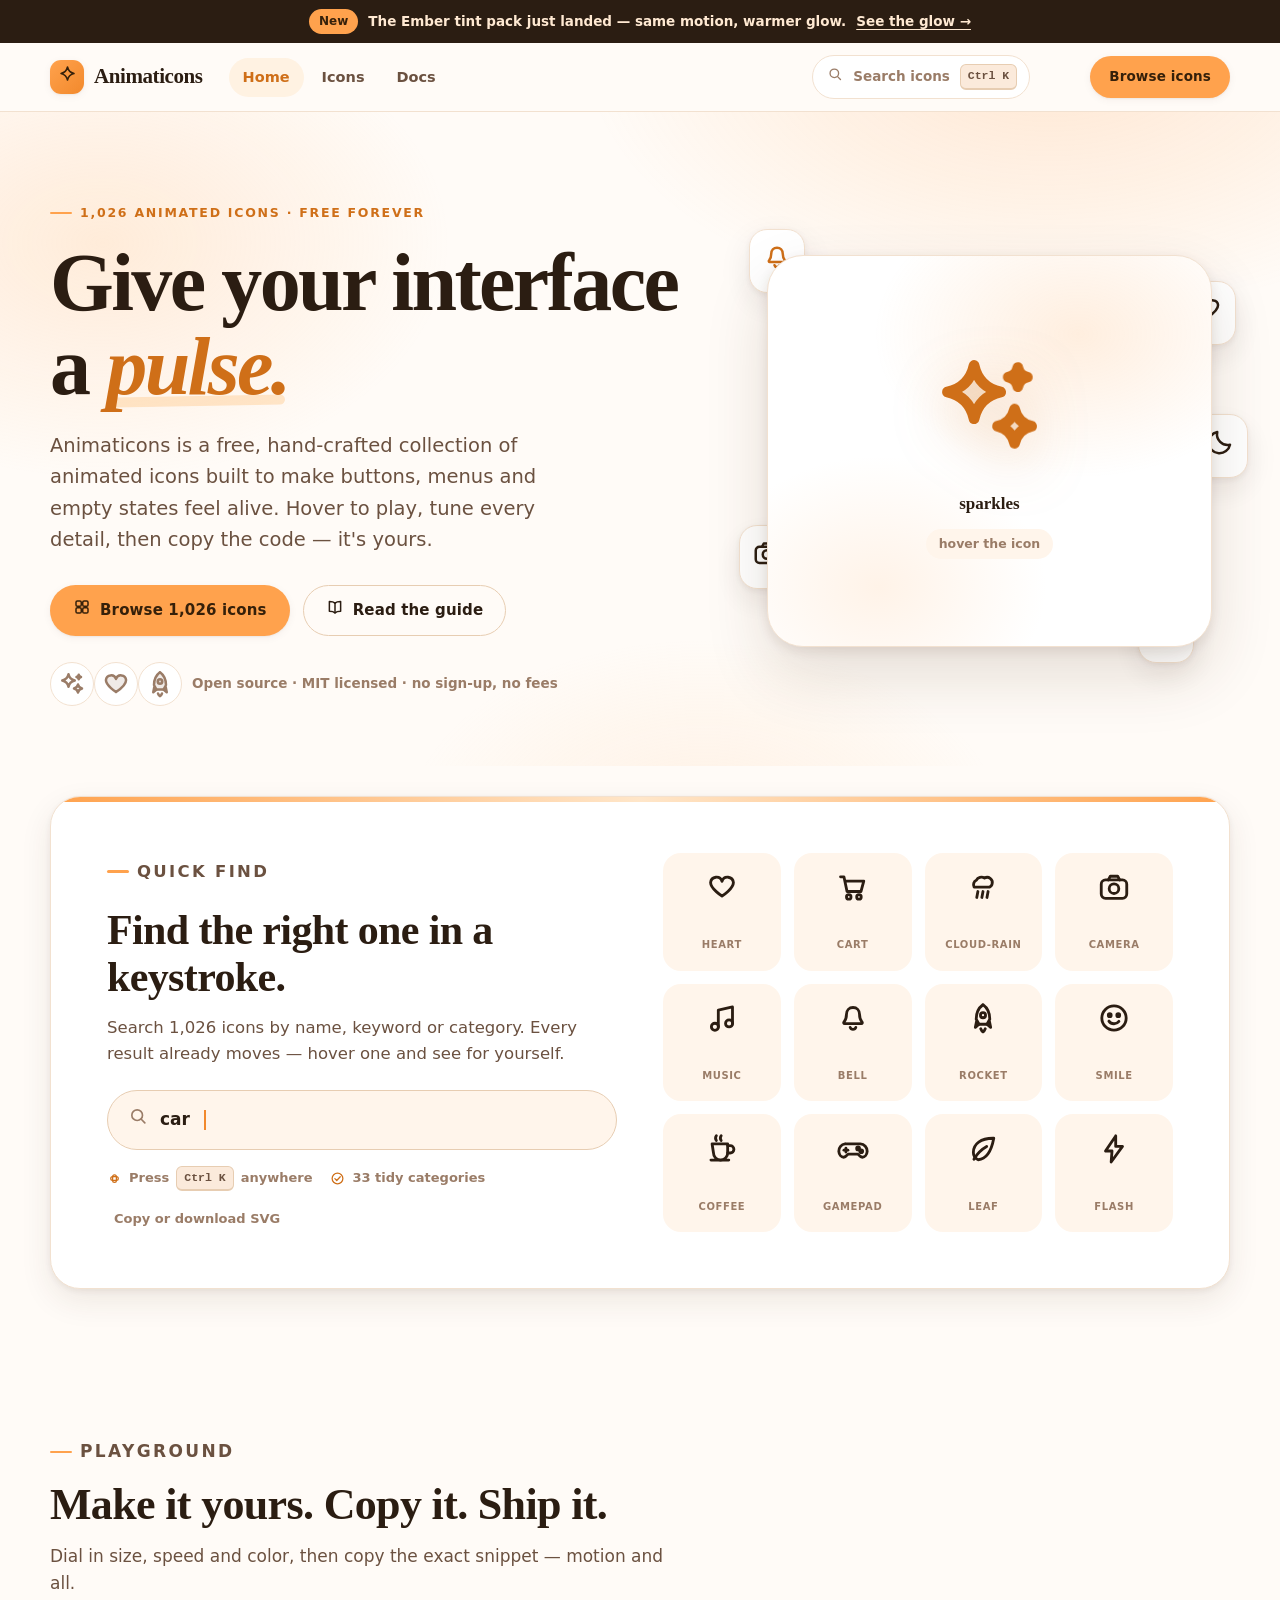
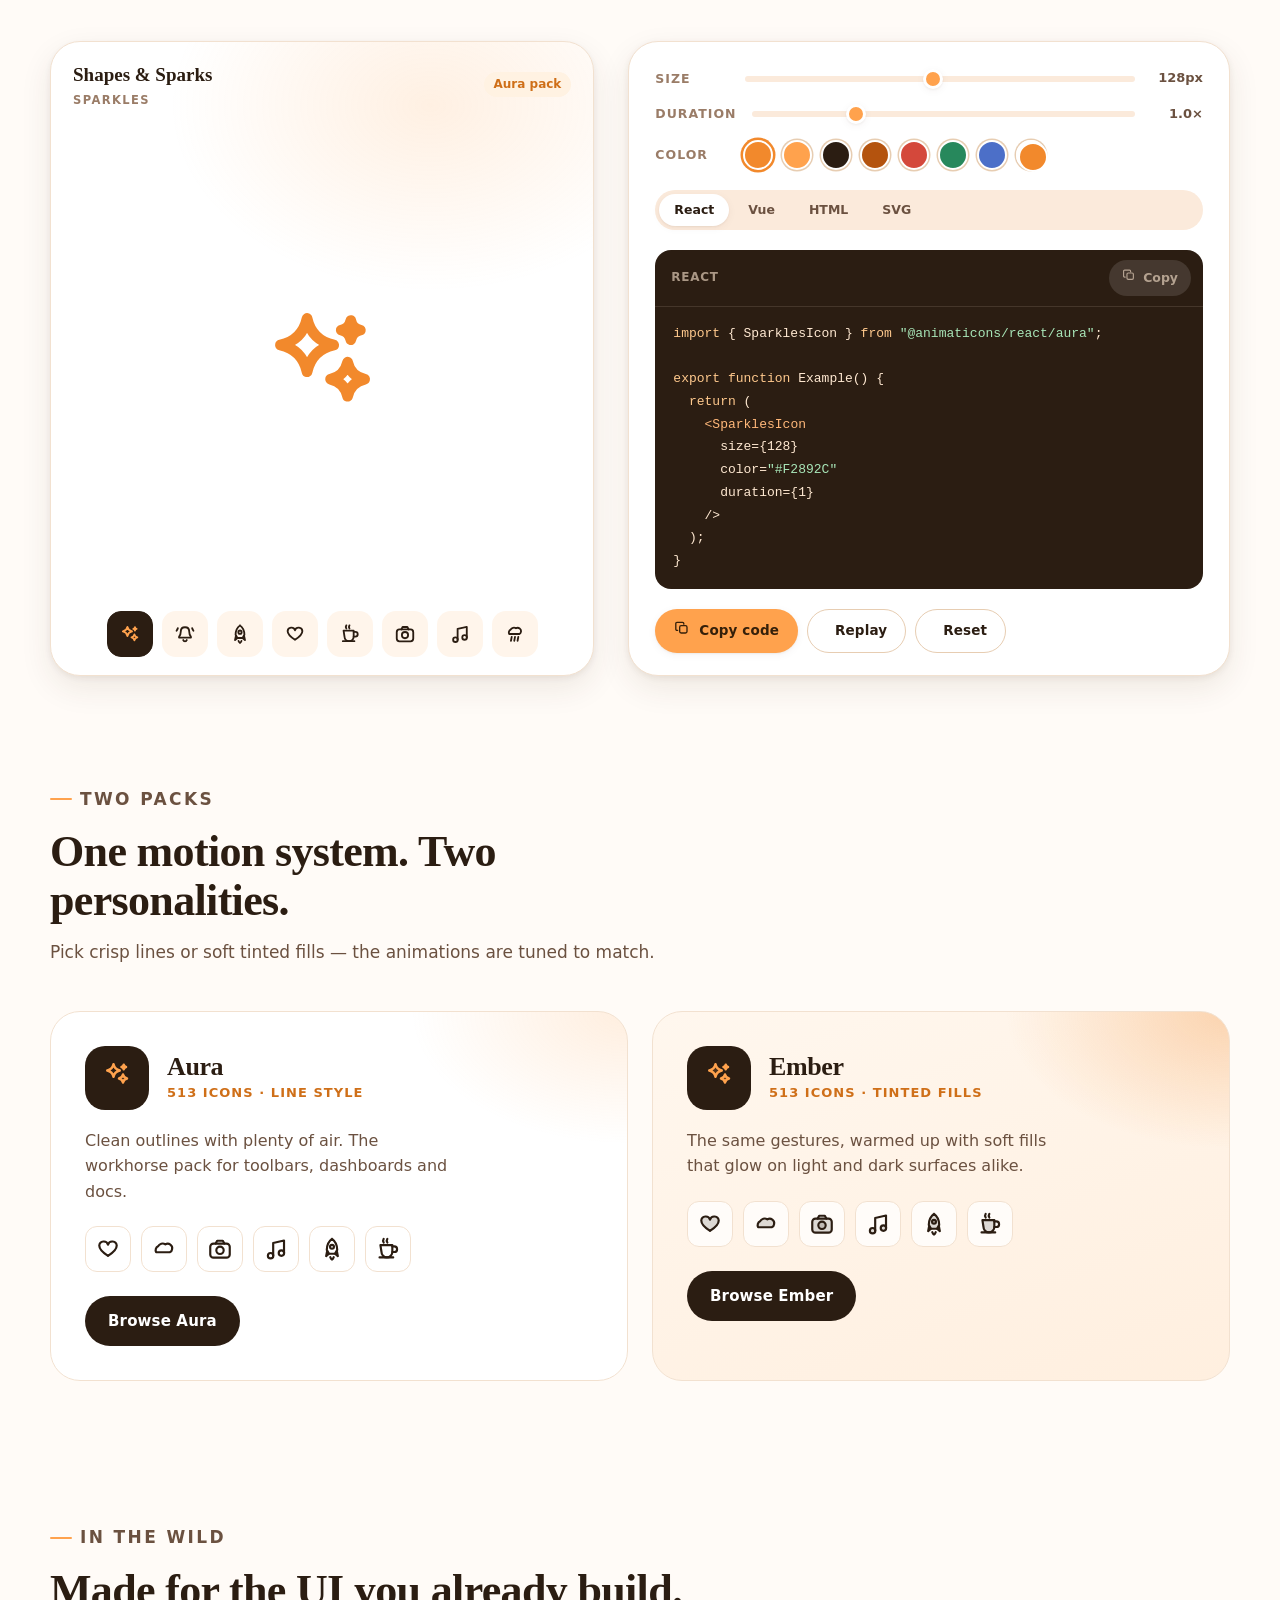
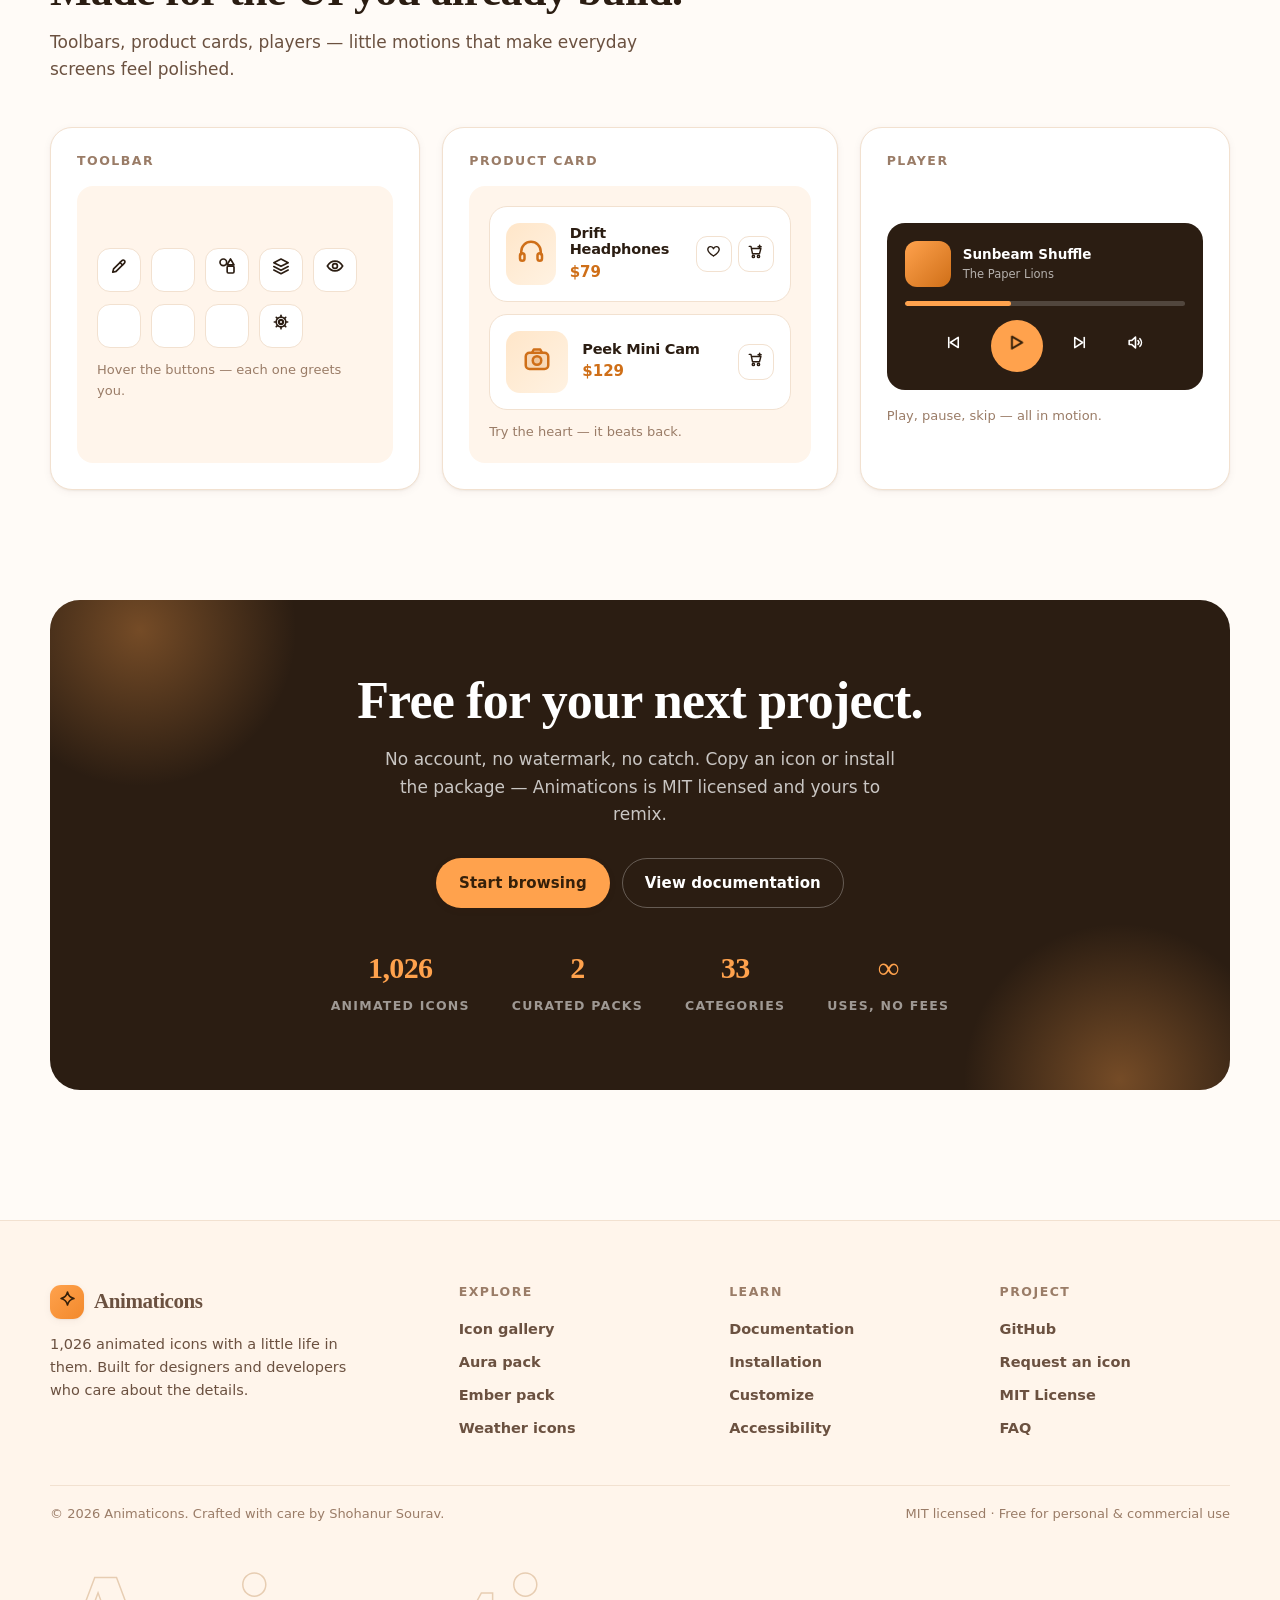
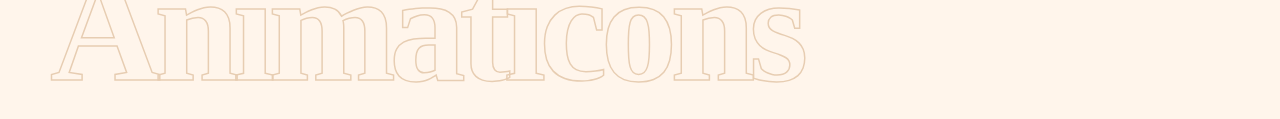
==== index.html @ 35711e37 "Fix hover playback, replace line-only icons, rename to Animaticons - Hover animations: replay on eve" ====
<!DOCTYPE html>
<html lang="en">
<head>
  <meta charset="UTF-8" />
  <meta name="viewport" content="width=device-width, initial-scale=1.0" />
  <title>Animaticons — 1,026 Free Animated Icons That Move</title>
  <meta name="description" content="Animaticons is a free collection of 1,026 animated icons in two packs — Aura and Ember. Hover them, tune size, speed and color, then copy the code for React, Vue or plain HTML." />
  <link rel="icon" href="favicon.svg" type="image/svg+xml" />
  <link rel="stylesheet" href="css/base.css" />
  <link rel="stylesheet" href="css/home.css" />
</head>
<body>
  <a class="skip-link" href="#main">Skip to content</a>

  <div class="announce">
    <div class="wrap">
      <span class="tag">New</span>
      <span>The Ember tint pack just landed — same motion, warmer glow.</span>
      <a href="gallery.html?pack=ember">See the glow →</a>
    </div>
  </div>

  <header class="site-header">
    <div class="wrap">
      <a class="brand" href="index.html" aria-label="Animaticons home">
        <span class="brand-mark"><span data-icon="sparkle" data-size="19" data-label=""></span></span>
        Animaticons
      </a>
      <nav class="site-nav" aria-label="Primary">
        <a href="index.html" class="is-active">Home</a>
        <a href="gallery.html">Icons</a>
        <a href="docs.html">Docs</a>
      </nav>
      <div class="header-actions">
        <button class="search-trigger" data-open-palette type="button" aria-label="Search icons">
          <span data-icon="search" data-size="16"></span>
          Search icons
          <kbd>⌘K</kbd>
        </button>
        <a class="icon-btn" href="https://github.com/shohanursourav/animaticons" target="_blank" rel="noopener" aria-label="GitHub repository" title="GitHub">
          <span data-icon="code" data-size="19"></span>
        </a>
        <a class="btn btn-primary" href="gallery.html" style="padding:9px 18px;font-size:13.5px">Browse icons</a>
      </div>
    </div>
  </header>

  <main id="main">
    <!-- ================= HERO ================= -->
    <section class="hero">
      <div class="hero-bg"></div>
      <div class="wrap">
        <div class="hero-grid">
          <div>
            <p class="eyebrow">1,026 animated icons · free forever</p>
            <h1>Give your interface a <span class="accent">pulse.</span></h1>
            <p class="hero-sub">
              Animaticons is a free, hand-crafted collection of animated icons built to make
              buttons, menus and empty states feel alive. Hover to play, tune every detail,
              then copy the code — it's yours.
            </p>
            <div class="hero-ctas">
              <a class="btn btn-primary" href="gallery.html">
                <span data-icon="layout-grid" data-size="18"></span>
                Browse 1,026 icons
              </a>
              <a class="btn btn-ghost" href="docs.html">
                <span data-icon="book-open" data-size="18"></span>
                Read the guide
              </a>
            </div>
            <div class="hero-note">
              <span class="avatars">
                <span data-icon="sparkles" data-size="30"></span>
                <span data-icon="heart" data-size="30" data-pack="ember"></span>
                <span data-icon="rocket" data-size="30" data-pack="ember"></span>
              </span>
              <span>Open source · MIT licensed · no sign-up, no fees</span>
            </div>
          </div>

          <div class="hero-stage" aria-hidden="true">
            <div class="float-chip c1"><span data-icon="bell" data-size="30"></span></div>
            <div class="float-chip c2"><span data-icon="heart" data-size="30"></span></div>
            <div class="float-chip c3"><span data-icon="camera" data-size="30"></span></div>
            <div class="float-chip c4"><span data-icon="music" data-size="30"></span></div>
            <div class="float-chip c5"><span data-icon="moon" data-size="30"></span></div>
            <div class="hero-card">
              <div class="hero-card-inner">
                <span id="heroIcon"></span>
                <div class="hero-card-label" id="heroLabel">sparkles</div>
                <div class="hero-card-hint">hover the icon</div>
              </div>
            </div>
          </div>
        </div>
      </div>
    </section>

    <!-- ================= QUICK FIND ================= -->
    <section class="finder">
      <div class="wrap">
        <div class="finder-box">
          <div class="finder-grid">
            <div class="finder-copy">
              <p class="eyebrow">Quick find</p>
              <h2>Find the right one in a keystroke.</h2>
              <p>
                Search 1,026 icons by name, keyword or category. Every result already moves —
                hover one and see for yourself.
              </p>
              <div class="fake-search" id="fakeSearch" role="button" tabindex="0" aria-label="Open icon search">
                <span data-icon="search" data-size="20"></span>
                <span class="typed" id="typedWord">heart</span><span class="type-caret"></span>
              </div>
              <div class="finder-meta">
                <span><span data-icon="command" data-size="15"></span> Press <kbd>⌘K</kbd> anywhere</span>
                <span><span data-icon="check-circle" data-size="15"></span> <span id="statCats">33 tidy categories</span></span>
                <span><span data-icon="download" data-size="15"></span> Copy or download SVG</span>
              </div>
            </div>
            <div class="finder-tiles" id="finderTiles"></div>
          </div>
        </div>
      </div>
    </section>

    <!-- ================= PLAYGROUND ================= -->
    <section class="playground" id="playground">
      <div class="wrap">
        <div class="section-head">
          <p class="eyebrow">Playground</p>
          <h2>Make it yours. Copy it. Ship it.</h2>
          <p>Dial in size, speed and color, then copy the exact snippet — motion and all.</p>
        </div>
        <div class="pg-grid">
          <div class="pg-stage">
            <div class="pg-stage-top">
              <div class="pg-name">
                <span id="pgCat">Shapes &amp; Sparks</span>
                <code id="pgId">sparkles</code>
              </div>
              <span class="tag" id="pgPackTag">Aura pack</span>
            </div>
            <div class="pg-stage-body anim-host" id="pgStage" data-hover-icon></div>
            <div class="pg-picker" id="pgPicker"></div>
          </div>

          <div class="pg-panel">
            <div class="pg-controls">
              <div class="range-row">
                <label for="pgSize">Size</label>
                <input type="range" id="pgSize" min="24" max="240" step="2" value="128" />
                <output id="pgSizeOut">128px</output>
              </div>
              <div class="range-row">
                <label for="pgDur">Duration</label>
                <input type="range" id="pgDur" min="0.3" max="3" step="0.1" value="1" />
                <output id="pgDurOut">1.0×</output>
              </div>
              <div class="pg-swatches">
                <span class="label">Color</span>
                <div class="swatches" id="pgSwatches"></div>
              </div>
            </div>

            <div class="code-tabs" role="tablist" aria-label="Code language">
              <button class="is-active" data-lang="react" role="tab">React</button>
              <button data-lang="vue" role="tab">Vue</button>
              <button data-lang="html" role="tab">HTML</button>
              <button data-lang="svg" role="tab">SVG</button>
            </div>

            <div class="code-block">
              <div class="code-head">
                <span id="pgCodeLabel">React</span>
                <button class="copy-btn" data-copy="#code" type="button"><span data-icon="copy" data-size="14"></span> Copy</button>
              </div>
              <pre><code id="pgCode"></code></pre>
            </div>

            <div class="pg-actions">
              <button class="btn btn-primary" id="pgCopy" type="button">
                <span data-icon="copy" data-size="16"></span> Copy code
              </button>
              <button class="btn btn-ghost" id="pgReplay" type="button">
                <span data-icon="refresh-cw" data-size="16"></span> Replay
              </button>
              <button class="btn btn-ghost" id="pgReset" type="button">
                <span data-icon="undo" data-size="16"></span> Reset
              </button>
            </div>
          </div>
        </div>
      </div>
    </section>

    <!-- ================= PACKS ================= -->
    <section class="packs">
      <div class="wrap">
        <div class="section-head">
          <p class="eyebrow">Two packs</p>
          <h2>One motion system. Two personalities.</h2>
          <p>Pick crisp lines or soft tinted fills — the animations are tuned to match.</p>
        </div>
        <div class="packs-grid">
          <article class="pack-card aura">
            <div class="pack-top">
              <div class="pack-glyph"><span data-icon="sparkles" data-size="30"></span></div>
              <div>
                <h3>Aura</h3>
                <div class="pack-count">513 icons · line style</div>
              </div>
            </div>
            <p>Clean outlines with plenty of air. The workhorse pack for toolbars, dashboards and docs.</p>
            <div class="pack-icons">
              <span data-icon="heart" data-size="26"></span>
              <span data-icon="cloud" data-size="26"></span>
              <span data-icon="camera" data-size="26"></span>
              <span data-icon="music" data-size="26"></span>
              <span data-icon="rocket" data-size="26"></span>
              <span data-icon="coffee" data-size="26"></span>
            </div>
            <a class="btn btn-dark" href="gallery.html?pack=aura">Browse Aura</a>
          </article>

          <article class="pack-card ember">
            <div class="pack-top">
              <div class="pack-glyph"><span class="pack-ember" data-icon="sparkles" data-size="30"></span></div>
              <div>
                <h3>Ember</h3>
                <div class="pack-count">513 icons · tinted fills</div>
              </div>
            </div>
            <p>The same gestures, warmed up with soft fills that glow on light and dark surfaces alike.</p>
            <div class="pack-icons">
              <span class="pack-ember" data-icon="heart" data-size="26"></span>
              <span class="pack-ember" data-icon="cloud" data-size="26"></span>
              <span class="pack-ember" data-icon="camera" data-size="26"></span>
              <span class="pack-ember" data-icon="music" data-size="26"></span>
              <span class="pack-ember" data-icon="rocket" data-size="26"></span>
              <span class="pack-ember" data-icon="coffee" data-size="26"></span>
            </div>
            <a class="btn btn-dark" href="gallery.html?pack=ember">Browse Ember</a>
          </article>
        </div>
      </div>
    </section>

    <!-- ================= SHOWCASE ================= -->
    <section class="showcase">
      <div class="wrap">
        <div class="section-head">
          <p class="eyebrow">In the wild</p>
          <h2>Made for the UI you already build.</h2>
          <p>Toolbars, product cards, players — little motions that make everyday screens feel polished.</p>
        </div>
        <div class="showcase-grid">
          <div class="demo-card anim-host">
            <h3>Toolbar</h3>
            <div class="demo-surface">
              <div class="demo-row">
                <button class="demo-tool" type="button" aria-label="Pen"><span data-icon="pen" data-size="20"></span></button>
                <button class="demo-tool" type="button" aria-label="Crop"><span data-icon="crop" data-size="20"></span></button>
                <button class="demo-tool" type="button" aria-label="Shapes"><span data-icon="shapes" data-size="20"></span></button>
                <button class="demo-tool" type="button" aria-label="Layers"><span data-icon="layers" data-size="20"></span></button>
                <button class="demo-tool" type="button" aria-label="Eye"><span data-icon="eye" data-size="20"></span></button>
              </div>
              <div class="demo-row">
                <button class="demo-tool" type="button" aria-label="Undo"><span data-icon="undo" data-size="20"></span></button>
                <button class="demo-tool" type="button" aria-label="Redo"><span data-icon="redo" data-size="20"></span></button>
                <button class="demo-tool" type="button" aria-label="Download"><span data-icon="download" data-size="20"></span></button>
                <button class="demo-tool" type="button" aria-label="Settings"><span data-icon="settings" data-size="20"></span></button>
              </div>
              <p style="font-size:13px;color:var(--muted);margin:0">Hover the buttons — each one greets you.</p>
            </div>
          </div>

          <div class="demo-card anim-host">
            <h3>Product card</h3>
            <div class="demo-surface">
              <div class="demo-product">
                <div class="ph"><span data-icon="headphones" data-size="30"></span></div>
                <div>
                  <h4>Drift Headphones</h4>
                  <div class="price">$79</div>
                </div>
                <div class="mini-actions">
                  <button class="demo-mini" id="likeBtn" type="button" aria-label="Like">
                    <span data-icon="heart" data-size="17"></span>
                  </button>
                  <button class="demo-mini" type="button" aria-label="Add to cart">
                    <span data-icon="cart-plus" data-size="17"></span>
                  </button>
                </div>
              </div>
              <div class="demo-product">
                <div class="ph"><span class="pack-ember" data-icon="camera" data-size="30"></span></div>
                <div>
                  <h4>Peek Mini Cam</h4>
                  <div class="price">$129</div>
                </div>
                <div class="mini-actions">
                  <button class="demo-mini" type="button" aria-label="Add to cart">
                    <span data-icon="cart-plus" data-size="17"></span>
                  </button>
                </div>
              </div>
              <p style="font-size:13px;color:var(--muted);margin:0">Try the heart — it beats back.</p>
            </div>
          </div>

          <div class="demo-card anim-host">
            <h3>Player</h3>
            <div class="demo-surface" style="background:transparent;padding:0">
              <div class="demo-player">
                <div class="track">
                  <div class="cover"></div>
                  <div>
                    <div class="t-name">Sunbeam Shuffle</div>
                    <div class="t-sub">The Paper Lions</div>
                  </div>
                </div>
                <div class="bar"><i></i></div>
                <div class="ctrls">
                  <button class="pbtn" type="button" aria-label="Previous"><span data-icon="skip-back" data-size="19"></span></button>
                  <button class="pbtn big" id="playBtn" type="button" aria-label="Play">
                    <span id="playIcon"></span>
                  </button>
                  <button class="pbtn" type="button" aria-label="Next"><span data-icon="skip-forward" data-size="19"></span></button>
                  <button class="pbtn" type="button" aria-label="Volume"><span data-icon="volume" data-size="19"></span></button>
                </div>
              </div>
              <p style="font-size:13px;color:var(--muted);margin:4px 0 0">Play, pause, skip — all in motion.</p>
            </div>
          </div>
        </div>
      </div>
    </section>

    <!-- ================= CTA ================= -->
    <section class="cta-band">
      <div class="wrap">
        <div class="cta-inner">
          <h2>Free for your next project.</h2>
          <p>
            No account, no watermark, no catch. Copy an icon or install the package —
            Animaticons is MIT licensed and yours to remix.
          </p>
          <div class="cta-actions">
            <a class="btn btn-primary" href="gallery.html">Start browsing</a>
            <a class="btn btn-ghost" href="docs.html">View documentation</a>
          </div>
          <div class="cta-stats">
            <div><b>1,026</b><span>animated icons</span></div>
            <div><b>2</b><span>curated packs</span></div>
            <div><b id="statCatCount">33</b><span>categories</span></div>
            <div><b>∞</b><span>uses, no fees</span></div>
          </div>
        </div>
      </div>
    </section>
  </main>

  <footer class="site-footer">
    <div class="wrap">
      <div class="footer-grid">
        <div class="footer-blurb">
          <a class="brand" href="index.html">
            <span class="brand-mark"><span data-icon="sparkle" data-size="19"></span></span>
            Animaticons
          </a>
          <p>1,026 animated icons with a little life in them. Built for designers and developers who care about the details.</p>
        </div>
        <div class="footer-col">
          <h4>Explore</h4>
          <a href="gallery.html">Icon gallery</a>
          <a href="gallery.html?pack=aura">Aura pack</a>
          <a href="gallery.html?pack=ember">Ember pack</a>
          <a href="gallery.html?cat=weather">Weather icons</a>
        </div>
        <div class="footer-col">
          <h4>Learn</h4>
          <a href="docs.html">Documentation</a>
          <a href="docs.html#install">Installation</a>
          <a href="docs.html#customize">Customize</a>
          <a href="docs.html#accessibility">Accessibility</a>
        </div>
        <div class="footer-col">
          <h4>Project</h4>
          <a href="https://github.com/shohanursourav/animaticons" target="_blank" rel="noopener">GitHub</a>
          <a href="https://github.com/shohanursourav/animaticons/issues" target="_blank" rel="noopener">Request an icon</a>
          <a href="docs.html#license">MIT License</a>
          <a href="docs.html#faq">FAQ</a>
        </div>
      </div>
      <div class="footer-bottom">
        <span>© 2026 Animaticons. Crafted with care by <a href="http://shohanursourav.com" target="_blank" rel="noopener">Shohanur Sourav</a>.</span>
        <span>MIT licensed · Free for personal &amp; commercial use</span>
      </div>
      <div class="footer-wordmark" aria-hidden="true">Animaticons</div>
    </div>
  </footer>

  <script src="js/icons-data.js"></script>
  <script src="js/runtime.js"></script>
  <script src="js/home.js"></script>
</body>
</html>
---- css/base.css ----
/* ============================================================
   Animaticons — design system + icon motion engine
   ============================================================ */

@font-face {
  font-family: "Fraunces";
  src: url("../assets/fonts/fraunces.woff2") format("woff2");
  font-weight: 100 900;
  font-style: normal;
  font-display: swap;
}
@font-face {
  font-family: "Jakarta";
  src: url("../assets/fonts/jakarta.woff2") format("woff2");
  font-weight: 200 800;
  font-style: normal;
  font-display: swap;
}

:root {
  /* warm, light-orange palette */
  --bg: #fffbf7;
  --bg-soft: #fff5eb;
  --bg-sunken: #fbeadb;
  --surface: #ffffff;
  --ink: #2b1d12;
  --ink-2: #6b5140;
  --muted: #9a7c67;
  --line: #f2e1d0;
  --line-2: #e7cdb2;
  --primary: #ffa24d;
  --primary-600: #f2892c;
  --primary-700: #cf6f18;
  --primary-soft: #ffe6c9;
  --primary-tint: #fff2e2;
  --on-primary: #35200a;
  --danger: #d4483b;
  --ok: #27885c;
  --code-bg: #2b1d12;
  --code-ink: #ffe9d2;

  --font-display: "Fraunces", "Georgia", serif;
  --font-text: "Jakarta", ui-sans-serif, system-ui, -apple-system, "Segoe UI", sans-serif;

  --r-xs: 8px;
  --r-s: 12px;
  --r-m: 16px;
  --r-l: 22px;
  --r-xl: 30px;
  --r-pill: 999px;

  --shadow-s: 0 1px 2px rgba(70, 40, 15, 0.06), 0 2px 8px rgba(70, 40, 15, 0.05);
  --shadow-m: 0 2px 6px rgba(70, 40, 15, 0.07), 0 12px 32px rgba(70, 40, 15, 0.09);
  --shadow-l: 0 4px 12px rgba(70, 40, 15, 0.1), 0 28px 64px rgba(70, 40, 15, 0.14);
  --ring: 0 0 0 3px rgba(255, 162, 77, 0.45);

  --nav-h: 68px;
  --dur: 1;
}

* { box-sizing: border-box; }
html { scroll-behavior: smooth; }
body {
  margin: 0;
  font-family: var(--font-text);
  background: var(--bg);
  color: var(--ink);
  line-height: 1.6;
  -webkit-font-smoothing: antialiased;
  text-rendering: optimizeLegibility;
}
img, svg { display: block; }
a { color: inherit; text-decoration: none; }
button { font: inherit; color: inherit; background: none; border: 0; cursor: pointer; }
input, textarea, select { font: inherit; color: inherit; }
h1, h2, h3, h4 { margin: 0; font-family: var(--font-display); font-weight: 620; line-height: 1.12; letter-spacing: -0.015em; }
p { margin: 0; }
ul { margin: 0; padding: 0; list-style: none; }
code, pre, kbd { font-family: "SF Mono", "Cascadia Code", "JetBrains Mono", Consolas, monospace; }

::selection { background: var(--primary-soft); }

.wrap { width: min(1180px, calc(100% - 40px)); margin-inline: auto; }
.wrap-narrow { width: min(880px, calc(100% - 40px)); margin-inline: auto; }

/* ---------- skip link ---------- */
.skip-link {
  position: fixed; top: -60px; left: 16px; z-index: 200;
  background: var(--ink); color: #fff; padding: 10px 16px; border-radius: var(--r-pill);
  transition: top 0.2s;
}
.skip-link:focus { top: 12px; }

/* ============================================================
   Icon motion engine
   ============================================================ */
.fi {
  display: inline-flex;
  color: inherit;
  line-height: 0;
}
.fi svg {
  width: 100%; height: 100%;
  width: var(--size, 24px); height: var(--size, 24px);
  overflow: visible;
}
.fi [data-a] {
  transform-box: fill-box;
  transform-origin: center;
}
.fi [data-a="swing"], .fi [data-a="tilt"] { transform-origin: 50% 0%; }

@keyframes f-pop {
  0% { transform: scale(0.55); opacity: 0; }
  55% { transform: scale(1.14); opacity: 1; }
  100% { transform: scale(1); opacity: 1; }
}
@keyframes f-fade { from { opacity: 0; } to { opacity: 1; } }
@keyframes f-up { from { transform: translateY(18%); opacity: 0; } to { transform: none; opacity: 1; } }
@keyframes f-down { from { transform: translateY(-18%); opacity: 0; } to { transform: none; opacity: 1; } }
@keyframes f-left { from { transform: translateX(18%); opacity: 0; } to { transform: none; opacity: 1; } }
@keyframes f-right { from { transform: translateX(-18%); opacity: 0; } to { transform: none; opacity: 1; } }
@keyframes f-rise {
  0% { transform: translateY(32%) scale(0.92); opacity: 0; }
  60% { transform: translateY(-6%) scale(1.02); opacity: 1; }
  100% { transform: none; opacity: 1; }
}
@keyframes f-drop {
  0% { transform: translateY(-42%) rotate(-8deg); opacity: 0; }
  62% { transform: translateY(6%) rotate(2deg); opacity: 1; }
  80% { transform: translateY(-3%); }
  100% { transform: none; opacity: 1; }
}
@keyframes f-wiggle {
  0% { transform: rotate(0deg); }
  22% { transform: rotate(11deg); }
  44% { transform: rotate(-9deg); }
  66% { transform: rotate(5deg); }
  84% { transform: rotate(-3deg); }
  100% { transform: rotate(0deg); }
}
@keyframes f-spin { from { transform: rotate(-360deg); } to { transform: rotate(0deg); } }
@keyframes f-swing {
  0% { transform: rotate(0deg); }
  30% { transform: rotate(16deg); }
  60% { transform: rotate(-11deg); }
  82% { transform: rotate(5deg); }
  100% { transform: rotate(0deg); }
}
@keyframes f-pulse {
  0% { transform: scale(1); }
  38% { transform: scale(1.16); }
  100% { transform: scale(1); }
}
@keyframes f-shake {
  0%, 100% { transform: translateX(0); }
  18% { transform: translateX(-9%); }
  36% { transform: translateX(8%); }
  54% { transform: translateX(-6%); }
  72% { transform: translateX(4%); }
}
@keyframes f-tilt {
  0% { transform: rotate(0); }
  40% { transform: rotate(9deg); }
  100% { transform: rotate(0); }
}
@keyframes f-stretch {
  0% { transform: scaleX(1); }
  32% { transform: scaleX(1.28) scaleY(0.92); }
  100% { transform: scaleX(1); }
}
@keyframes f-blink { 0%, 100% { opacity: 1; } 42% { opacity: 0.15; } 60% { opacity: 1; } }
@keyframes f-bounce {
  0%, 100% { transform: translateY(0); }
  32% { transform: translateY(-32%); }
  52% { transform: translateY(6%); }
  72% { transform: translateY(-12%); }
}
@keyframes f-sweep {
  0% { transform: translateX(-12%) rotate(-6deg); opacity: 0.2; }
  100% { transform: none; opacity: 1; }
}
@keyframes f-draw { from { stroke-dashoffset: 1; } to { stroke-dashoffset: 0; } }

.fi [data-a="draw"] { stroke-dasharray: 1; stroke-dashoffset: 0; }

/* trigger: .play class — added on hover/focus entry or Replay by the runtime */
.fi.play > svg [data-a] {
  animation-duration: calc(var(--fd, 0.7s) * var(--dur, 1));
  animation-delay: calc(var(--d, 0) * 1s);
  animation-fill-mode: both;
  animation-timing-function: cubic-bezier(0.22, 1, 0.36, 1);
  animation-iteration-count: 1;
}
.fi.play > svg [data-a="pop"] { animation-name: f-pop; --fd: 0.6s; animation-timing-function: cubic-bezier(0.2, 1.2, 0.3, 1); }
.fi.play > svg [data-a="fade"] { animation-name: f-fade; --fd: 0.55s; }
.fi.play > svg [data-a="up"] { animation-name: f-up; --fd: 0.6s; }
.fi.play > svg [data-a="down"] { animation-name: f-down; --fd: 0.6s; }
.fi.play > svg [data-a="left"] { animation-name: f-left; --fd: 0.6s; }
.fi.play > svg [data-a="right"] { animation-name: f-right; --fd: 0.6s; }
.fi.play > svg [data-a="rise"] { animation-name: f-rise; --fd: 0.75s; }
.fi.play > svg [data-a="drop"] { animation-name: f-drop; --fd: 0.85s; animation-timing-function: cubic-bezier(0.3, 1.4, 0.4, 1); }
.fi.play > svg [data-a="wiggle"] { animation-name: f-wiggle; --fd: 0.85s; }
.fi.play > svg [data-a="spin"] { animation-name: f-spin; --fd: 0.95s; }
.fi.play > svg [data-a="swing"] { animation-name: f-swing; --fd: 0.95s; animation-timing-function: cubic-bezier(0.34, 1.5, 0.4, 1); }
.fi.play > svg [data-a="pulse"] { animation-name: f-pulse; --fd: 0.7s; }
.fi.play > svg [data-a="shake"] { animation-name: f-shake; --fd: 0.75s; }
.fi.play > svg [data-a="tilt"] { animation-name: f-tilt; --fd: 0.75s; }
.fi.play > svg [data-a="stretch"] { animation-name: f-stretch; --fd: 0.7s; }
.fi.play > svg [data-a="blink"] { animation-name: f-blink; --fd: 0.7s; }
.fi.play > svg [data-a="bounce"] { animation-name: f-bounce; --fd: 0.85s; }
.fi.play > svg [data-a="sweep"] { animation-name: f-sweep; --fd: 0.7s; }
.fi.play > svg [data-a="draw"] { animation-name: f-draw; --fd: 0.9s; animation-timing-function: cubic-bezier(0.4, 0, 0.2, 1); }

/* Ember pack: soft tinted fills */
.fi.pack-ember svg [data-f="1"] {
  fill: currentColor;
  fill-opacity: 0.16;
}

@media (prefers-reduced-motion: reduce) {
  /* Ambient decoration only — icon hover/replay motion stays available
     because it is explicitly triggered by the user. */
  html { scroll-behavior: auto; }
  .float-chip, .type-caret, .footer-wordmark { animation: none !important; transition: none; }
}

/* ============================================================
   Buttons, pills, chips
   ============================================================ */
.btn {
  display: inline-flex; align-items: center; gap: 9px;
  padding: 12px 22px; border-radius: var(--r-pill);
  font-weight: 700; font-size: 15px; letter-spacing: 0.01em;
  border: 1.5px solid transparent; transition: transform 0.16s, background 0.16s, border-color 0.16s, box-shadow 0.16s;
  white-space: nowrap;
}
.btn:hover { transform: translateY(-1.5px); }
.btn:active { transform: translateY(0); }
.btn:focus-visible { outline: none; box-shadow: var(--ring); }
.btn-primary { background: var(--primary); color: var(--on-primary); box-shadow: var(--shadow-s); }
.btn-primary:hover { background: var(--primary-600); }
.btn-dark { background: var(--ink); color: #fff; }
.btn-dark:hover { background: #3f2c1c; }
.btn-ghost { background: transparent; border-color: var(--line-2); color: var(--ink); }
.btn-ghost:hover { border-color: var(--primary); background: var(--primary-tint); }
.btn-soft { background: var(--primary-tint); color: var(--primary-700); }
.btn-soft:hover { background: var(--primary-soft); }
.btn .fi { --size: 18px; }

.pill {
  display: inline-flex; align-items: center; gap: 10px;
  background: var(--surface); border: 1.5px solid var(--line);
  border-radius: var(--r-pill); padding: 8px 8px 8px 18px;
  font-size: 14.5px; box-shadow: var(--shadow-s);
}
.pill code { font-size: 13.5px; color: var(--ink-2); }
.pill .pill-action {
  display: inline-flex; align-items: center; justify-content: center;
  width: 34px; height: 34px; border-radius: var(--r-pill);
  background: var(--bg-sunken); color: var(--ink-2); transition: background 0.15s, color 0.15s;
}
.pill .pill-action:hover { background: var(--primary); color: var(--on-primary); }
.pill .pill-action:focus-visible { outline: none; box-shadow: var(--ring); }

.chip {
  display: inline-flex; align-items: center; gap: 7px;
  padding: 7px 14px; border-radius: var(--r-pill);
  background: var(--surface); border: 1.5px solid var(--line);
  font-size: 13.5px; font-weight: 600; color: var(--ink-2);
  transition: all 0.15s; cursor: pointer;
}
.chip:hover { border-color: var(--primary); color: var(--ink); }
.chip.is-active { background: var(--ink); border-color: var(--ink); color: #fff; }
.chip .count { font-size: 11.5px; opacity: 0.65; font-weight: 700; }

.tag {
  display: inline-flex; align-items: center; padding: 3px 10px;
  border-radius: var(--r-pill); background: var(--primary-tint);
  color: var(--primary-700); font-size: 12px; font-weight: 700;
}

kbd {
  display: inline-flex; align-items: center; justify-content: center;
  min-width: 22px; padding: 2px 7px; border-radius: 6px;
  background: var(--bg-sunken); border: 1px solid var(--line-2); border-bottom-width: 2px;
  font-size: 11.5px; font-weight: 700; color: var(--ink-2);
}

.copy-btn {
  display: inline-flex; align-items: center; gap: 7px;
  padding: 7px 13px; border-radius: var(--r-pill);
  background: rgba(255, 255, 255, 0.12); color: inherit;
  font-size: 12.5px; font-weight: 700; transition: background 0.15s;
}
.copy-btn:hover { background: rgba(255, 255, 255, 0.22); }
.copy-btn.light { background: var(--bg-sunken); color: var(--ink-2); }
.copy-btn.light:hover { background: var(--primary-soft); color: var(--primary-700); }
.copy-btn:focus-visible { outline: none; box-shadow: var(--ring); }

/* ============================================================
   Header
   ============================================================ */
.site-header {
  position: sticky; top: 0; z-index: 90;
  background: color-mix(in srgb, var(--bg) 86%, transparent);
  backdrop-filter: blur(14px); -webkit-backdrop-filter: blur(14px);
  border-bottom: 1px solid var(--line);
}
.site-header .wrap {
  display: flex; align-items: center; gap: 26px;
  height: var(--nav-h);
}
.brand {
  display: inline-flex; align-items: center; gap: 10px;
  font-family: var(--font-display); font-weight: 700; font-size: 21px;
  letter-spacing: -0.02em;
}
.brand-mark {
  width: 34px; height: 34px; border-radius: 11px;
  background: linear-gradient(135deg, var(--primary), var(--primary-600));
  display: grid; place-items: center; color: var(--on-primary);
  box-shadow: var(--shadow-s);
}
.brand-mark .fi { --size: 19px; }
.site-nav { display: flex; align-items: center; gap: 4px; }
.site-nav a {
  padding: 8px 14px; border-radius: var(--r-pill);
  font-size: 14.5px; font-weight: 650; color: var(--ink-2);
  transition: background 0.15s, color 0.15s;
}
.site-nav a:hover { background: var(--primary-tint); color: var(--ink); }
.site-nav a.is-active { color: var(--primary-700); background: var(--primary-tint); }
.header-actions { margin-left: auto; display: flex; align-items: center; gap: 10px; }
.search-trigger {
  display: inline-flex; align-items: center; gap: 10px;
  padding: 8px 12px 8px 14px; border-radius: var(--r-pill);
  background: var(--surface); border: 1.5px solid var(--line);
  color: var(--muted); font-size: 13.5px; font-weight: 600;
  transition: border-color 0.15s, box-shadow 0.15s;
}
.search-trigger:hover { border-color: var(--primary); box-shadow: var(--shadow-s); }
.search-trigger .fi { --size: 16px; }
.icon-btn {
  width: 40px; height: 40px; border-radius: var(--r-pill);
  display: grid; place-items: center; color: var(--ink-2);
  transition: background 0.15s, color 0.15s;
}
.icon-btn:hover { background: var(--primary-tint); color: var(--primary-700); }
.icon-btn:focus-visible { outline: none; box-shadow: var(--ring); }
.menu-btn { display: none; }

/* announcement strip */
.announce {
  background: var(--ink); color: #ffe9d2; font-size: 13.5px; font-weight: 600;
}
.announce .wrap {
  display: flex; align-items: center; justify-content: center; gap: 10px;
  padding: 9px 0; flex-wrap: wrap; text-align: center;
}
.announce .tag { background: var(--primary); color: var(--on-primary); }
.announce a { text-decoration: underline; text-underline-offset: 3px; }

/* ============================================================
   Footer
   ============================================================ */
.site-footer {
  margin-top: 110px;
  background: var(--bg-soft);
  border-top: 1px solid var(--line);
  overflow: hidden;
}
.footer-grid {
  display: grid; grid-template-columns: 1.6fr repeat(3, 1fr);
  gap: 40px; padding: 64px 0 40px;
}
.footer-blurb { max-width: 300px; color: var(--ink-2); font-size: 14.5px; }
.footer-blurb .brand { margin-bottom: 14px; }
.footer-col h4 { font-family: var(--font-text); font-size: 12.5px; font-weight: 800; letter-spacing: 0.12em; text-transform: uppercase; color: var(--muted); margin-bottom: 14px; }
.footer-col a { display: block; padding: 5px 0; color: var(--ink-2); font-size: 14.5px; font-weight: 550; }
.footer-col a:hover { color: var(--primary-700); }
.footer-bottom {
  display: flex; align-items: center; justify-content: space-between; gap: 16px;
  padding: 18px 0 26px; border-top: 1px solid var(--line);
  color: var(--muted); font-size: 13px; flex-wrap: wrap;
}
.footer-wordmark {
  font-family: var(--font-display); font-weight: 750;
  font-size: clamp(64px, 12vw, 170px); line-height: 0.9;
  letter-spacing: -0.045em; color: transparent;
  -webkit-text-stroke: 1.5px var(--line-2);
  user-select: none; pointer-events: none;
  padding: 8px 0 22px;
  white-space: nowrap; overflow: hidden;
}

/* ============================================================
   Code blocks
   ============================================================ */
.code-block {
  background: var(--code-bg); color: var(--code-ink);
  border-radius: var(--r-m); overflow: hidden;
  font-size: 13px; line-height: 1.75;
}
.code-head {
  display: flex; align-items: center; gap: 8px;
  padding: 10px 12px 10px 16px;
  border-bottom: 1px solid rgba(255, 233, 210, 0.12);
  font-size: 12px; font-weight: 700; letter-spacing: 0.06em; text-transform: uppercase;
  color: rgba(255, 233, 210, 0.6);
}
.code-head .copy-btn { margin-left: auto; text-transform: none; letter-spacing: 0; }
.code-block pre {
  margin: 0; padding: 16px 18px; overflow-x: auto;
}
.code-block .tok-tag { color: #ffb87a; }
.code-block .tok-attr { color: #ffd9ae; }
.code-block .tok-str { color: #a8e6b8; }
.code-block .tok-key { color: #ffc98d; }
.code-block .tok-com { color: rgba(255, 233, 210, 0.45); font-style: italic; }

.code-tabs {
  display: inline-flex; gap: 4px; padding: 4px;
  background: var(--bg-sunken); border-radius: var(--r-pill);
}
.code-tabs button {
  padding: 6px 15px; border-radius: var(--r-pill);
  font-size: 12.5px; font-weight: 700; color: var(--ink-2);
}
.code-tabs button.is-active { background: var(--surface); color: var(--ink); box-shadow: var(--shadow-s); }

/* ============================================================
   Command palette
   ============================================================ */
.palette-backdrop {
  position: fixed; inset: 0; z-index: 150;
  background: rgba(43, 29, 18, 0.45);
  backdrop-filter: blur(4px); -webkit-backdrop-filter: blur(4px);
  display: none;
}
.palette-backdrop.open { display: block; }
.palette {
  position: fixed; z-index: 151; top: 12vh; left: 50%; transform: translateX(-50%);
  width: min(620px, calc(100vw - 32px));
  background: var(--surface); border-radius: var(--r-l);
  box-shadow: var(--shadow-l); border: 1px solid var(--line);
  display: none; overflow: hidden;
}
.palette.open { display: block; }
.palette-input-row {
  display: flex; align-items: center; gap: 12px;
  padding: 16px 18px; border-bottom: 1px solid var(--line);
}
.palette-input-row .fi { --size: 20px; color: var(--muted); }
.palette-input-row input {
  flex: 1; border: 0; outline: none; background: none;
  font-size: 16.5px; font-weight: 550;
}
.palette-input-row input::placeholder { color: var(--muted); }
.palette-results { max-height: min(420px, 52vh); overflow-y: auto; padding: 8px; }
.palette-item {
  display: flex; align-items: center; gap: 13px;
  width: 100%; padding: 10px 12px; border-radius: var(--r-s);
  text-align: left; cursor: pointer;
}
.palette-item.is-selected { background: var(--primary-tint); }
.palette-item .fi {
  --size: 26px; color: var(--ink);
  background: var(--bg-soft); border-radius: 9px; padding: 6px;
}
.palette-item .pi-name { font-weight: 700; font-size: 14.5px; }
.palette-item .pi-meta { font-size: 12px; color: var(--muted); }
.palette-foot {
  display: flex; gap: 16px; padding: 10px 16px;
  border-top: 1px solid var(--line); color: var(--muted); font-size: 12px;
}
.palette-empty { padding: 34px 20px; text-align: center; color: var(--muted); }

/* ============================================================
   Toast
   ============================================================ */
.toast {
  position: fixed; z-index: 160; left: 50%; bottom: 28px;
  transform: translateX(-50%) translateY(80px);
  background: var(--ink); color: #fff; font-size: 14px; font-weight: 650;
  padding: 12px 22px; border-radius: var(--r-pill);
  box-shadow: var(--shadow-l);
  display: flex; align-items: center; gap: 9px;
  opacity: 0; transition: transform 0.3s cubic-bezier(0.2, 1, 0.3, 1), opacity 0.3s;
  pointer-events: none;
}
.toast.show { transform: translateX(-50%) translateY(0); opacity: 1; }
.toast .fi { --size: 17px; color: var(--primary); }

/* ============================================================
   Section furniture (shared)
   ============================================================ */
.eyebrow {
  display: inline-flex; align-items: center; gap: 8px;
  font-size: 12.5px; font-weight: 800; letter-spacing: 0.14em;
  text-transform: uppercase; color: var(--primary-700);
}
.eyebrow::before {
  content: ""; width: 22px; height: 2.5px; border-radius: 2px; background: var(--primary);
}
.section-head { max-width: 640px; margin-bottom: 44px; }
.section-head h2 { font-size: clamp(30px, 4.4vw, 44px); margin: 14px 0 14px; }
.section-head p { color: var(--ink-2); font-size: 17px; }
.section { padding: 96px 0; }

/* generic card */
.card {
  background: var(--surface); border: 1.5px solid var(--line);
  border-radius: var(--r-l); box-shadow: var(--shadow-s);
}

/* ============================================================
   Playground controls (shared by home + icon page)
   ============================================================ */
.range-row { display: flex; align-items: center; gap: 14px; }
.pg-swatches { display: flex; align-items: center; gap: 14px; flex-wrap: wrap; }
.pg-swatches .label {
  font-size: 12.5px; font-weight: 800; letter-spacing: 0.08em;
  text-transform: uppercase; color: var(--muted); min-width: 74px;
}
.range-row label { font-size: 12.5px; font-weight: 800; letter-spacing: 0.08em; text-transform: uppercase; color: var(--muted); min-width: 74px; }
.range-row output { font-size: 13px; font-weight: 700; color: var(--ink-2); min-width: 52px; text-align: right; }
input[type="range"] {
  -webkit-appearance: none; appearance: none;
  flex: 1; height: 6px; border-radius: 3px;
  background: var(--bg-sunken); outline: none;
}
input[type="range"]::-webkit-slider-thumb {
  -webkit-appearance: none; appearance: none;
  width: 20px; height: 20px; border-radius: 50%;
  background: var(--primary); border: 3px solid #fff;
  box-shadow: var(--shadow-s); cursor: pointer;
}
input[type="range"]::-moz-range-thumb {
  width: 20px; height: 20px; border-radius: 50%;
  background: var(--primary); border: 3px solid #fff; cursor: pointer;
}
.swatches { display: flex; align-items: center; gap: 9px; flex-wrap: wrap; }
.swatch {
  width: 30px; height: 30px; border-radius: 50%;
  border: 2.5px solid #fff; box-shadow: 0 0 0 1.5px var(--line-2);
  cursor: pointer; transition: transform 0.14s, box-shadow 0.14s;
}
.swatch:hover { transform: scale(1.12); }
.swatch.is-active { box-shadow: 0 0 0 2.5px var(--primary-600); }
.swatch input[type="color"] {
  width: 30px; height: 30px; border: 0; padding: 0; background: none; cursor: pointer;
}
.swatch input[type="color"]::-webkit-color-swatch-wrapper { padding: 0; }
.swatch input[type="color"]::-webkit-color-swatch { border: 2.5px solid #fff; border-radius: 50%; }
---- css/home.css ----
/* Home page styles */

/* ---------- hero ---------- */
.hero {
  position: relative;
  padding: 84px 0 60px;
  overflow: hidden;
}
.hero-bg {
  position: absolute; inset: 0; pointer-events: none;
  background:
    radial-gradient(720px 420px at 82% -10%, rgba(255, 162, 77, 0.22), transparent 65%),
    radial-gradient(560px 380px at 8% 20%, rgba(255, 196, 140, 0.28), transparent 62%),
    radial-gradient(500px 320px at 55% 110%, rgba(255, 214, 170, 0.25), transparent 60%);
}
.hero .wrap { position: relative; }
.hero-grid {
  display: grid;
  grid-template-columns: minmax(0, 1.15fr) minmax(0, 0.85fr);
  gap: 48px;
  align-items: center;
}
.hero h1 {
  font-size: clamp(44px, 6.6vw, 82px);
  line-height: 1.02;
  letter-spacing: -0.032em;
  margin: 18px 0 22px;
  font-weight: 680;
}
.hero h1 .accent {
  color: var(--primary-700);
  font-style: italic;
  font-weight: 720;
  position: relative;
  white-space: nowrap;
}
.hero h1 .accent::after {
  content: "";
  position: absolute; left: 2%; right: 2%; bottom: 6px;
  height: 10px; border-radius: 6px;
  background: var(--primary-soft);
  z-index: -1;
  transform: rotate(-1deg);
}
.hero-sub {
  font-size: clamp(16.5px, 1.8vw, 19.5px);
  color: var(--ink-2);
  max-width: 520px;
  margin-bottom: 30px;
}
.hero-ctas { display: flex; gap: 13px; flex-wrap: wrap; margin-bottom: 26px; }
.hero-note {
  display: flex; align-items: center; gap: 10px;
  color: var(--muted); font-size: 13.5px; font-weight: 600;
}
.hero-note .avatars { display: inline-flex; }
.hero-note .avatars .fi {
  --size: 30px; padding: 6px; border-radius: 50%;
  background: var(--surface); border: 1.5px solid var(--line);
  margin-left: -8px;
}
.hero-note .avatars .fi:first-child { margin-left: 0; }

/* hero stage with floating chips */
.hero-stage {
  position: relative;
  min-height: 460px;
}
.hero-card {
  position: absolute; inset: 34px 18px;
  background: var(--surface);
  border: 1.5px solid var(--line);
  border-radius: 36px;
  box-shadow: var(--shadow-l);
  display: grid; place-items: center;
  overflow: hidden;
}
.hero-card::before {
  content: "";
  position: absolute; inset: 0;
  background:
    radial-gradient(340px 240px at 70% 20%, rgba(255, 162, 77, 0.18), transparent 60%),
    radial-gradient(280px 220px at 25% 85%, rgba(255, 200, 150, 0.22), transparent 60%);
}
.hero-card-inner {
  position: relative;
  display: flex; flex-direction: column; align-items: center; gap: 12px;
}
.hero-card-inner .fi {
  --size: 128px;
  color: var(--primary-700);
  filter: drop-shadow(0 18px 28px rgba(207, 111, 24, 0.28));
}
.hero-card-label {
  font-family: var(--font-display); font-size: 17px; font-weight: 650;
}
.hero-card-hint {
  font-size: 12.5px; font-weight: 700; color: var(--muted);
  background: var(--bg-soft); padding: 5px 13px; border-radius: var(--r-pill);
}
.float-chip {
  position: absolute;
  background: var(--surface);
  border: 1.5px solid var(--line);
  border-radius: 18px;
  padding: 12px;
  box-shadow: var(--shadow-m);
  color: var(--ink);
  animation: bob 6s ease-in-out infinite;
}
.float-chip .fi { --size: 30px; }
.float-chip.c1 { top: 8px; left: 0; animation-delay: 0s; color: var(--primary-700); }
.float-chip.c2 { top: 60px; right: -6px; animation-delay: -1.2s; }
.float-chip.c3 { bottom: 92px; left: -10px; animation-delay: -2.4s; }
.float-chip.c4 { bottom: 18px; right: 36px; animation-delay: -3.1s; color: var(--primary-700); }
.float-chip.c5 { top: 42%; right: -18px; animation-delay: -4s; }
@keyframes bob {
  0%, 100% { transform: translateY(0) rotate(-1deg); }
  50% { transform: translateY(-13px) rotate(1.5deg); }
}

/* ---------- quick find ---------- */
.finder {
  padding: 30px 0 70px;
}
.finder-box {
  position: relative;
  background: var(--surface);
  border: 1.5px solid var(--line);
  border-radius: var(--r-xl);
  padding: clamp(28px, 5vw, 56px);
  box-shadow: var(--shadow-m);
  overflow: hidden;
}
.finder-box::before {
  content: "";
  position: absolute; inset: 0 0 auto;
  height: 5px;
  background: linear-gradient(90deg, var(--primary), var(--primary-soft), var(--primary));
}
.finder-grid {
  display: grid; grid-template-columns: minmax(0, 1fr) minmax(0, 1fr);
  gap: 46px; align-items: center;
}
.finder-copy h2 { font-size: clamp(28px, 3.6vw, 42px); margin-bottom: 14px; }
.finder-copy p { color: var(--ink-2); font-size: 16.5px; margin-bottom: 22px; }
.fake-search {
  display: flex; align-items: center; gap: 12px;
  background: var(--bg-soft);
  border: 1.5px solid var(--line-2);
  border-radius: var(--r-pill);
  padding: 15px 20px;
  font-size: 17px; font-weight: 650;
  cursor: pointer;
  transition: border-color 0.15s, box-shadow 0.15s;
}
.fake-search:hover { border-color: var(--primary); box-shadow: var(--shadow-s); }
.fake-search .fi { --size: 20px; color: var(--muted); }
.fake-search .typed { color: var(--ink); }
.type-caret {
  display: inline-block; width: 2.5px; height: 1.15em;
  background: var(--primary-600); vertical-align: text-bottom;
  margin-left: 2px;
  animation: blink-caret 1s steps(1) infinite;
}
@keyframes blink-caret { 50% { opacity: 0; } }
.finder-meta {
  display: flex; gap: 18px; margin-top: 16px; flex-wrap: wrap;
  color: var(--muted); font-size: 13px; font-weight: 650;
}
.finder-meta span { display: inline-flex; align-items: center; gap: 7px; }
.finder-meta .fi { --size: 15px; color: var(--primary-700); }

.finder-tiles {
  display: grid;
  grid-template-columns: repeat(4, 1fr);
  gap: 13px;
}
.finder-tile {
  aspect-ratio: 1;
  display: grid; place-items: center; gap: 2px;
  background: var(--bg-soft);
  border: 1.5px solid transparent;
  border-radius: 18px;
  cursor: pointer;
  transition: transform 0.16s, border-color 0.16s, background 0.16s;
}
.finder-tile:hover {
  transform: translateY(-3px);
  border-color: var(--primary);
  background: var(--primary-tint);
}
.finder-tile .fi { --size: 34px; }
.finder-tile .t-name {
  font-size: 10px; font-weight: 800; letter-spacing: 0.06em;
  text-transform: uppercase; color: var(--muted);
  max-width: 90%; overflow: hidden; text-overflow: ellipsis; white-space: nowrap;
}

/* ---------- playground ---------- */
.playground { padding: 76px 0; }
.pg-grid {
  display: grid;
  grid-template-columns: minmax(0, 0.95fr) minmax(0, 1.05fr);
  gap: 34px;
  align-items: stretch;
}
.pg-stage {
  position: relative;
  background:
    radial-gradient(420px 300px at 70% 10%, rgba(255, 162, 77, 0.16), transparent 62%),
    var(--surface);
  border: 1.5px solid var(--line);
  border-radius: var(--r-xl);
  display: flex; flex-direction: column;
  box-shadow: var(--shadow-m);
  overflow: hidden;
  min-height: 520px;
}
.pg-stage-top {
  display: flex; align-items: center; justify-content: space-between;
  padding: 18px 22px 0;
}
.pg-name {
  font-family: var(--font-display); font-size: 19px; font-weight: 680;
}
.pg-name code {
  display: block; font-family: var(--font-text);
  font-size: 11.5px; font-weight: 800; letter-spacing: 0.12em;
  text-transform: uppercase; color: var(--muted);
}
.pg-stage-body {
  flex: 1;
  display: grid; place-items: center;
  padding: 20px;
}
.pg-stage-body .fi {
  color: var(--primary-700);
  transition: color 0.2s;
}
.pg-picker {
  display: flex; gap: 9px; padding: 0 18px 18px; flex-wrap: wrap;
  justify-content: center;
}
.pg-pick {
  width: 46px; height: 46px; border-radius: 14px;
  display: grid; place-items: center;
  background: var(--bg-soft); border: 1.5px solid transparent;
  cursor: pointer; transition: all 0.15s;
}
.pg-pick:hover { border-color: var(--primary); transform: translateY(-2px); }
.pg-pick.is-active { background: var(--ink); color: var(--primary); border-color: var(--ink); }
.pg-pick .fi { --size: 22px; }

.pg-panel {
  background: var(--surface);
  border: 1.5px solid var(--line);
  border-radius: var(--r-xl);
  padding: 26px 26px 22px;
  box-shadow: var(--shadow-m);
  display: flex; flex-direction: column; gap: 20px;
}
.pg-controls { display: flex; flex-direction: column; gap: 15px; }
.pg-swatches { display: flex; align-items: center; gap: 14px; flex-wrap: wrap; }
.pg-swatches .label {
  font-size: 12.5px; font-weight: 800; letter-spacing: 0.08em;
  text-transform: uppercase; color: var(--muted); min-width: 74px;
}
.pg-actions { display: flex; gap: 9px; flex-wrap: wrap; }
.pg-actions .btn { padding: 10px 18px; font-size: 13.5px; }

/* ---------- packs ---------- */
.packs { padding: 30px 0 70px; }
.packs-grid {
  display: grid; grid-template-columns: 1fr 1fr; gap: 24px;
}
.pack-card {
  position: relative;
  padding: 34px;
  border-radius: var(--r-xl);
  border: 1.5px solid var(--line);
  overflow: hidden;
  transition: transform 0.18s, box-shadow 0.18s;
  background: var(--surface);
}
.pack-card:hover { transform: translateY(-4px); box-shadow: var(--shadow-m); }
.pack-card.aura {
  background:
    radial-gradient(360px 220px at 100% 0%, rgba(255, 162, 77, 0.18), transparent 60%),
    var(--surface);
}
.pack-card.ember {
  background:
    radial-gradient(360px 220px at 100% 0%, rgba(242, 137, 44, 0.3), transparent 62%),
    linear-gradient(160deg, #fff7ee, #ffefdf);
}
.pack-top { display: flex; align-items: center; gap: 18px; margin-bottom: 18px; }
.pack-glyph {
  width: 64px; height: 64px; border-radius: 20px;
  display: grid; place-items: center;
  background: var(--ink); color: var(--primary);
}
.pack-card h3 { font-size: 26px; margin-bottom: 2px; }
.pack-count { color: var(--primary-700); font-weight: 800; font-size: 13px; letter-spacing: 0.08em; text-transform: uppercase; }
.pack-card p { color: var(--ink-2); margin-bottom: 22px; max-width: 380px; }
.pack-icons { display: flex; gap: 10px; margin-bottom: 24px; }
.pack-icons .fi {
  --size: 26px; padding: 9px; border-radius: 12px;
  background: rgba(255, 255, 255, 0.75); border: 1px solid var(--line);
}

/* ---------- showcase ---------- */
.showcase { padding: 70px 0; }
.showcase-grid {
  display: grid; grid-template-columns: repeat(3, 1fr); gap: 22px;
}
.demo-card {
  padding: 26px;
  border-radius: var(--r-l);
  background: var(--surface);
  border: 1.5px solid var(--line);
  box-shadow: var(--shadow-s);
  min-height: 300px;
  display: flex; flex-direction: column; gap: 18px;
}
.demo-card h3 {
  font-family: var(--font-text); font-size: 12.5px; font-weight: 800;
  letter-spacing: 0.12em; text-transform: uppercase; color: var(--muted);
}
.demo-surface {
  flex: 1;
  border-radius: var(--r-m);
  background: var(--bg-soft);
  padding: 20px;
  display: flex; flex-direction: column; justify-content: center; gap: 12px;
}
.demo-row { display: flex; align-items: center; gap: 10px; flex-wrap: wrap; }
.demo-tool {
  width: 44px; height: 44px; border-radius: 13px;
  display: grid; place-items: center;
  background: var(--surface); border: 1.5px solid var(--line);
  cursor: pointer; transition: all 0.15s;
}
.demo-tool:hover { border-color: var(--primary); color: var(--primary-700); transform: translateY(-2px); }
.demo-tool .fi { --size: 20px; }

.demo-product {
  background: var(--surface); border: 1.5px solid var(--line); border-radius: 18px;
  padding: 16px; display: flex; gap: 14px; align-items: center;
}
.demo-product .ph {
  width: 62px; height: 62px; border-radius: 14px;
  background: linear-gradient(135deg, var(--primary-soft), var(--primary-tint));
  display: grid; place-items: center; color: var(--primary-700);
}
.demo-product .ph .fi { --size: 30px; }
.demo-product h4 { font-family: var(--font-text); font-size: 14.5px; font-weight: 750; margin: 0 0 2px; }
.demo-product .price { font-weight: 800; color: var(--primary-700); font-size: 15px; }
.demo-product .mini-actions { margin-left: auto; display: flex; gap: 6px; }
.demo-mini {
  width: 36px; height: 36px; border-radius: 11px; border: 1.5px solid var(--line);
  display: grid; place-items: center; cursor: pointer;
}
.demo-mini:hover { border-color: var(--primary); background: var(--primary-tint); }
.demo-mini.is-liked { color: var(--danger); border-color: var(--danger); }
.demo-mini .fi { --size: 17px; }

.demo-player {
  background: var(--ink); color: #fff; border-radius: 18px; padding: 18px;
  display: flex; flex-direction: column; gap: 14px;
}
.demo-player .track { display: flex; align-items: center; gap: 12px; }
.demo-player .cover {
  width: 46px; height: 46px; border-radius: 12px;
  background: linear-gradient(135deg, var(--primary), var(--primary-700));
}
.demo-player .t-name { font-size: 13.5px; font-weight: 750; }
.demo-player .t-sub { font-size: 11.5px; opacity: 0.65; }
.demo-player .bar {
  height: 5px; border-radius: 3px; background: rgba(255, 255, 255, 0.18);
  overflow: hidden;
}
.demo-player .bar i {
  display: block; height: 100%; width: 38%;
  background: var(--primary); border-radius: 3px;
}
.demo-player .ctrls { display: flex; align-items: center; justify-content: center; gap: 18px; }
.demo-player .pbtn {
  width: 38px; height: 38px; border-radius: 50%;
  display: grid; place-items: center; color: #fff; cursor: pointer;
  transition: background 0.15s;
}
.demo-player .pbtn:hover { background: rgba(255, 255, 255, 0.12); }
.demo-player .pbtn.big { width: 52px; height: 52px; background: var(--primary); color: var(--on-primary); }
.demo-player .pbtn.big:hover { background: var(--primary-600); }
.demo-player .pbtn .fi { --size: 19px; }
.demo-player .pbtn.big .fi { --size: 23px; }

/* ---------- cta band ---------- */
.cta-band { padding: 40px 0 20px; }
.cta-inner {
  position: relative;
  background: var(--ink);
  color: #fff;
  border-radius: var(--r-xl);
  padding: clamp(40px, 6vw, 72px);
  text-align: center;
  overflow: hidden;
}
.cta-inner::before, .cta-inner::after {
  content: "";
  position: absolute; width: 340px; height: 340px; border-radius: 50%;
  background: radial-gradient(circle, rgba(255, 162, 77, 0.35), transparent 65%);
}
.cta-inner::before { top: -140px; left: -80px; }
.cta-inner::after { bottom: -160px; right: -60px; }
.cta-inner h2 { font-size: clamp(30px, 4.6vw, 52px); margin-bottom: 16px; }
.cta-inner p { color: rgba(255, 255, 255, 0.75); font-size: 17px; max-width: 520px; margin: 0 auto 30px; }
.cta-actions { display: flex; gap: 12px; justify-content: center; flex-wrap: wrap; }
.cta-inner .btn-ghost { border-color: rgba(255, 255, 255, 0.28); color: #fff; }
.cta-inner .btn-ghost:hover { border-color: var(--primary); background: rgba(255, 162, 77, 0.14); }
.cta-stats {
  display: flex; justify-content: center; gap: 42px; margin-top: 36px; flex-wrap: wrap;
  position: relative;
}
.cta-stats div b {
  display: block; font-family: var(--font-display); font-size: 30px;
  color: var(--primary); letter-spacing: -0.02em;
}
.cta-stats div span { font-size: 12.5px; font-weight: 700; letter-spacing: 0.1em; text-transform: uppercase; color: rgba(255, 255, 255, 0.55); }

/* ---------- responsive ---------- */
@media (max-width: 980px) {
  .hero-grid { grid-template-columns: 1fr; }
  .hero-stage { min-height: 380px; }
  .finder-grid { grid-template-columns: 1fr; }
  .pg-grid { grid-template-columns: 1fr; }
  .packs-grid { grid-template-columns: 1fr; }
  .showcase-grid { grid-template-columns: 1fr; }
  .footer-grid { grid-template-columns: 1fr 1fr; }
}
@media (max-width: 640px) {
  .hero { padding-top: 52px; }
  .hero-ctas .btn { width: 100%; justify-content: center; }
  .finder-tiles { grid-template-columns: repeat(3, 1fr); }
  .footer-grid { grid-template-columns: 1fr; gap: 28px; }
}
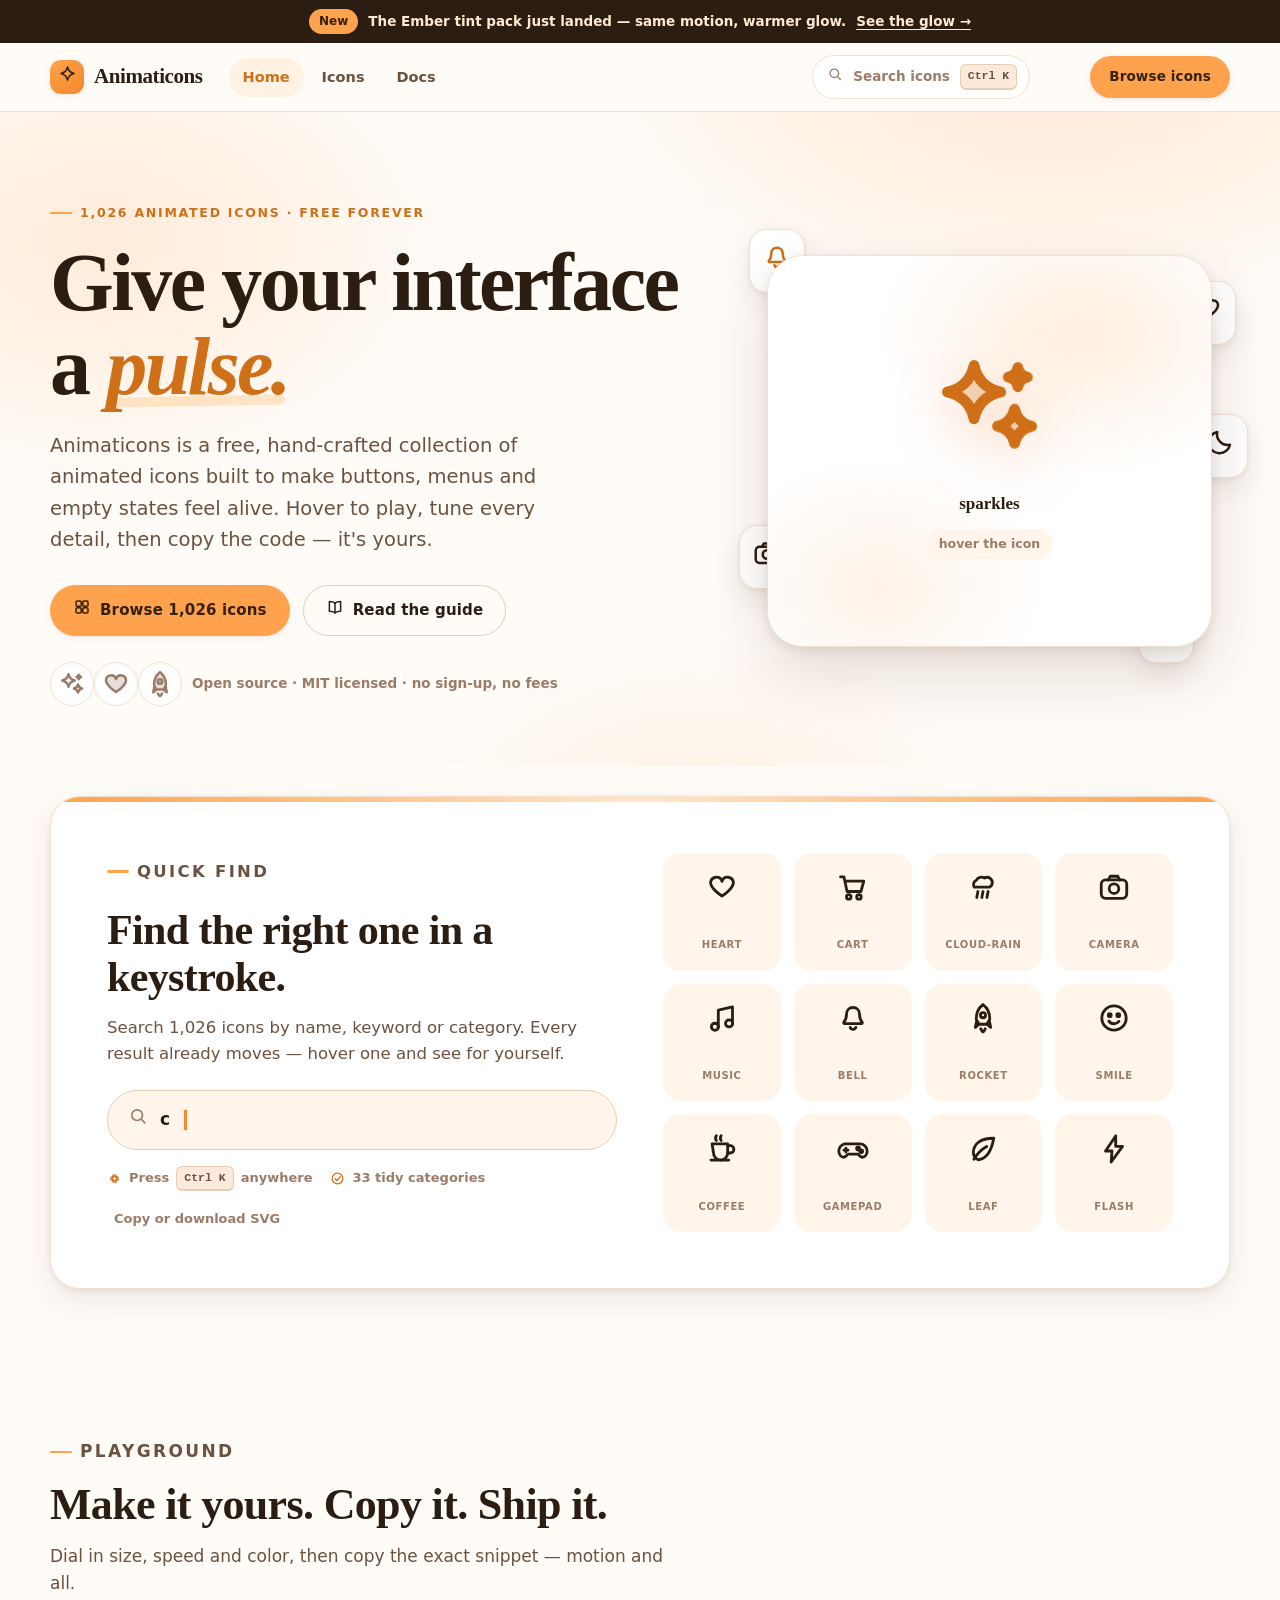
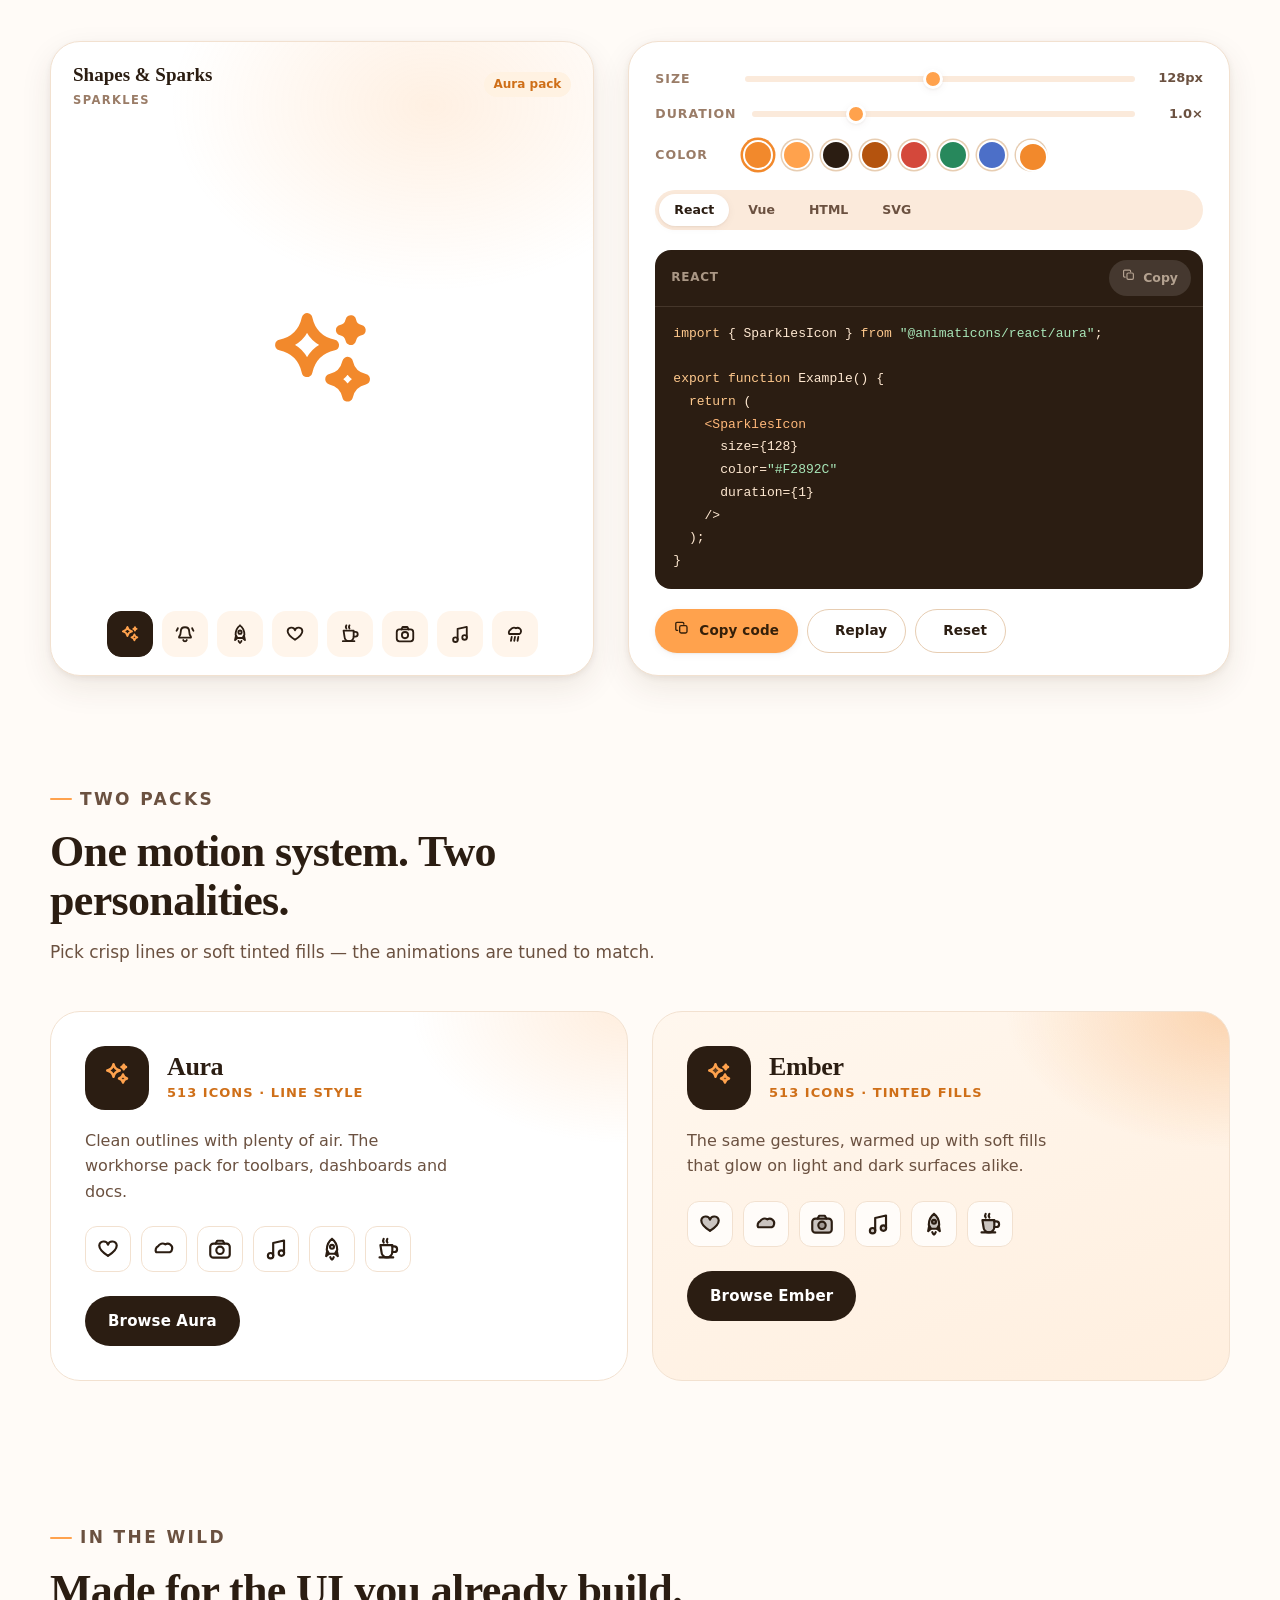
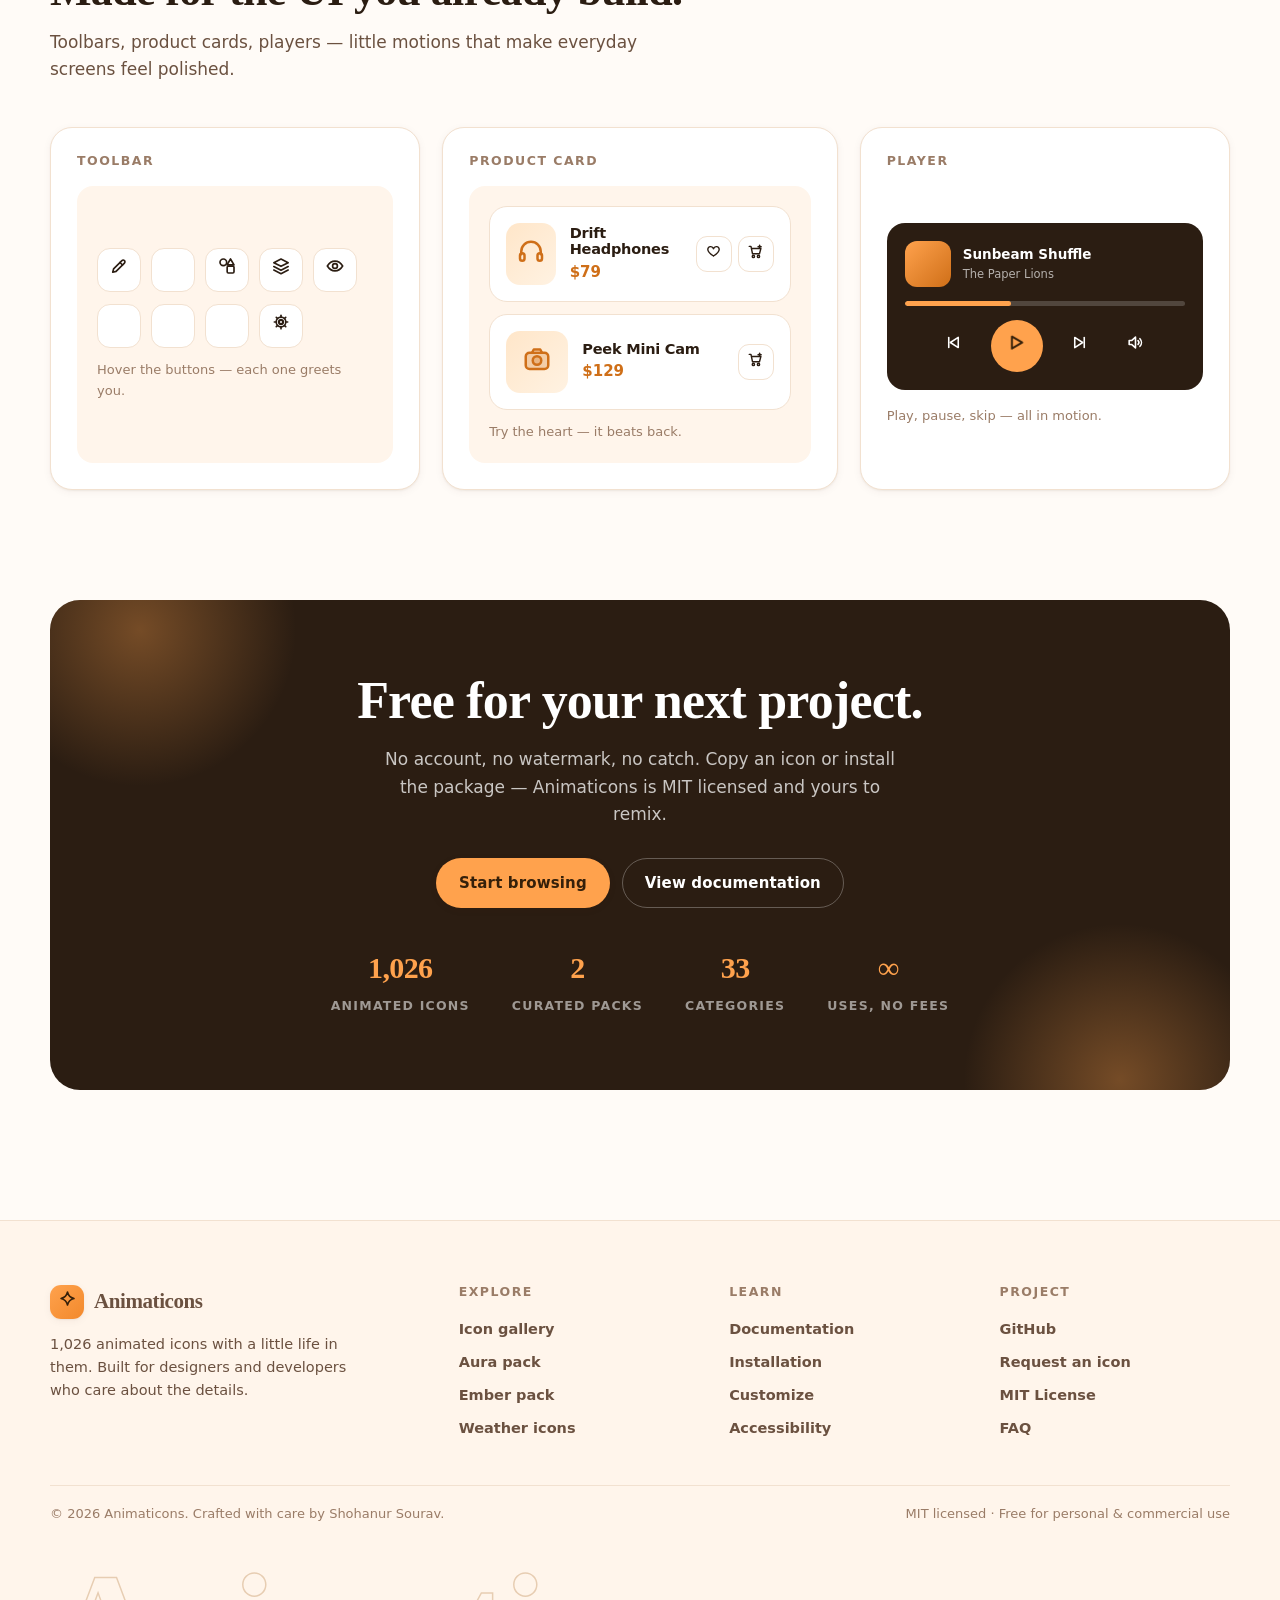
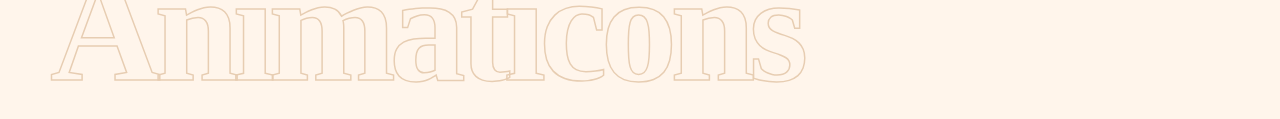
==== commit b76d3809: "Disable caching on the dev server and version asset URLs The old python http.server let browsers heu" ====
--- a/index.html
+++ b/index.html
@@ -6,8 +6,8 @@
   <title>Animaticons — 1,026 Free Animated Icons That Move</title>
   <meta name="description" content="Animaticons is a free collection of 1,026 animated icons in two packs — Aura and Ember. Hover them, tune size, speed and color, then copy the code for React, Vue or plain HTML." />
   <link rel="icon" href="favicon.svg" type="image/svg+xml" />
-  <link rel="stylesheet" href="css/base.css" />
-  <link rel="stylesheet" href="css/home.css" />
+  <link rel="stylesheet" href="css/base.css?v=3" />
+  <link rel="stylesheet" href="css/home.css?v=3" />
 </head>
 <body>
   <a class="skip-link" href="#main">Skip to content</a>
@@ -402,8 +402,8 @@
     </div>
   </footer>
 
-  <script src="js/icons-data.js"></script>
-  <script src="js/runtime.js"></script>
-  <script src="js/home.js"></script>
+  <script src="js/icons-data.js?v=3"></script>
+  <script src="js/runtime.js?v=3"></script>
+  <script src="js/home.js?v=3"></script>
 </body>
 </html>
--- a/css/base.css
+++ b/css/base.css
@@ -212,10 +212,10 @@
 .fi.play > svg [data-a="sweep"] { animation-name: f-sweep; --fd: 0.7s; }
 .fi.play > svg [data-a="draw"] { animation-name: f-draw; --fd: 0.9s; animation-timing-function: cubic-bezier(0.4, 0, 0.2, 1); }
 
-/* Ember pack: soft tinted fills */
+/* Ember pack: tinted fills — Aura stays pure outline */
 .fi.pack-ember svg [data-f="1"] {
   fill: currentColor;
-  fill-opacity: 0.16;
+  fill-opacity: 0.25;
 }
 
 @media (prefers-reduced-motion: reduce) {
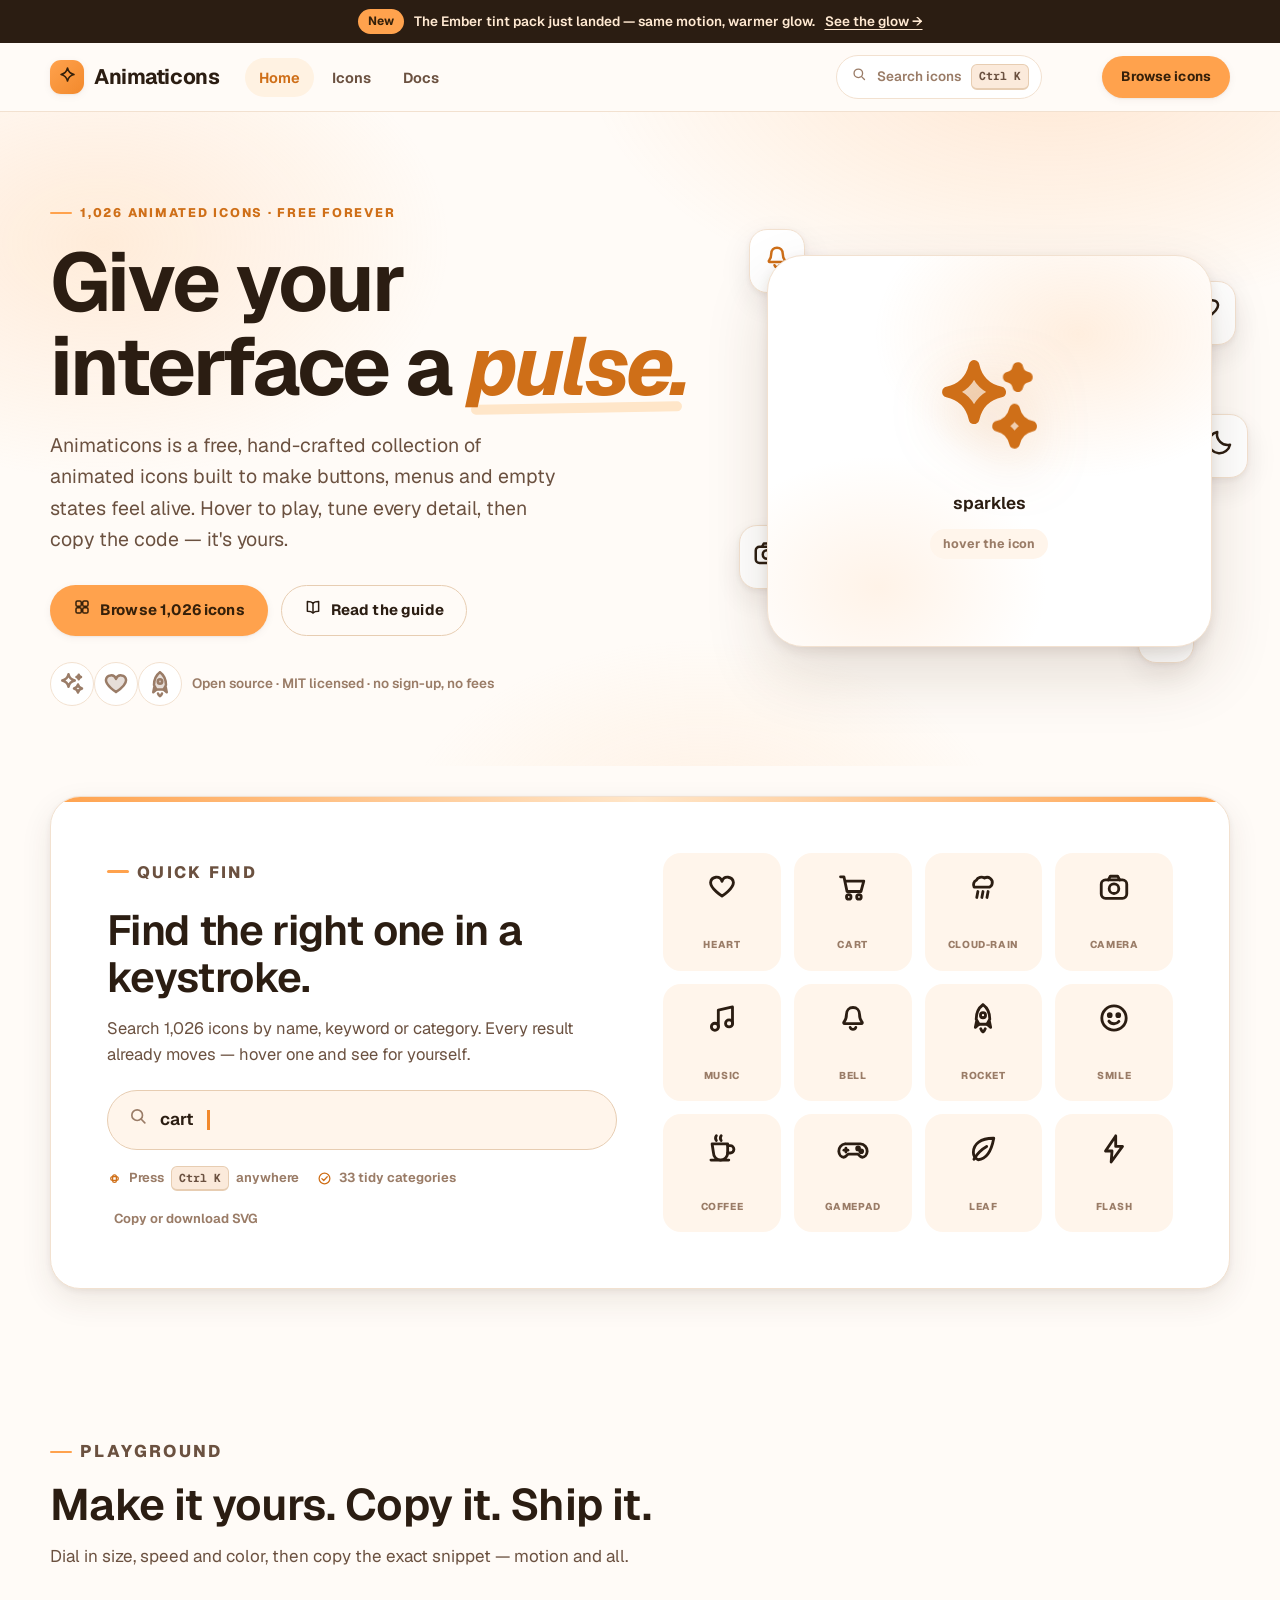
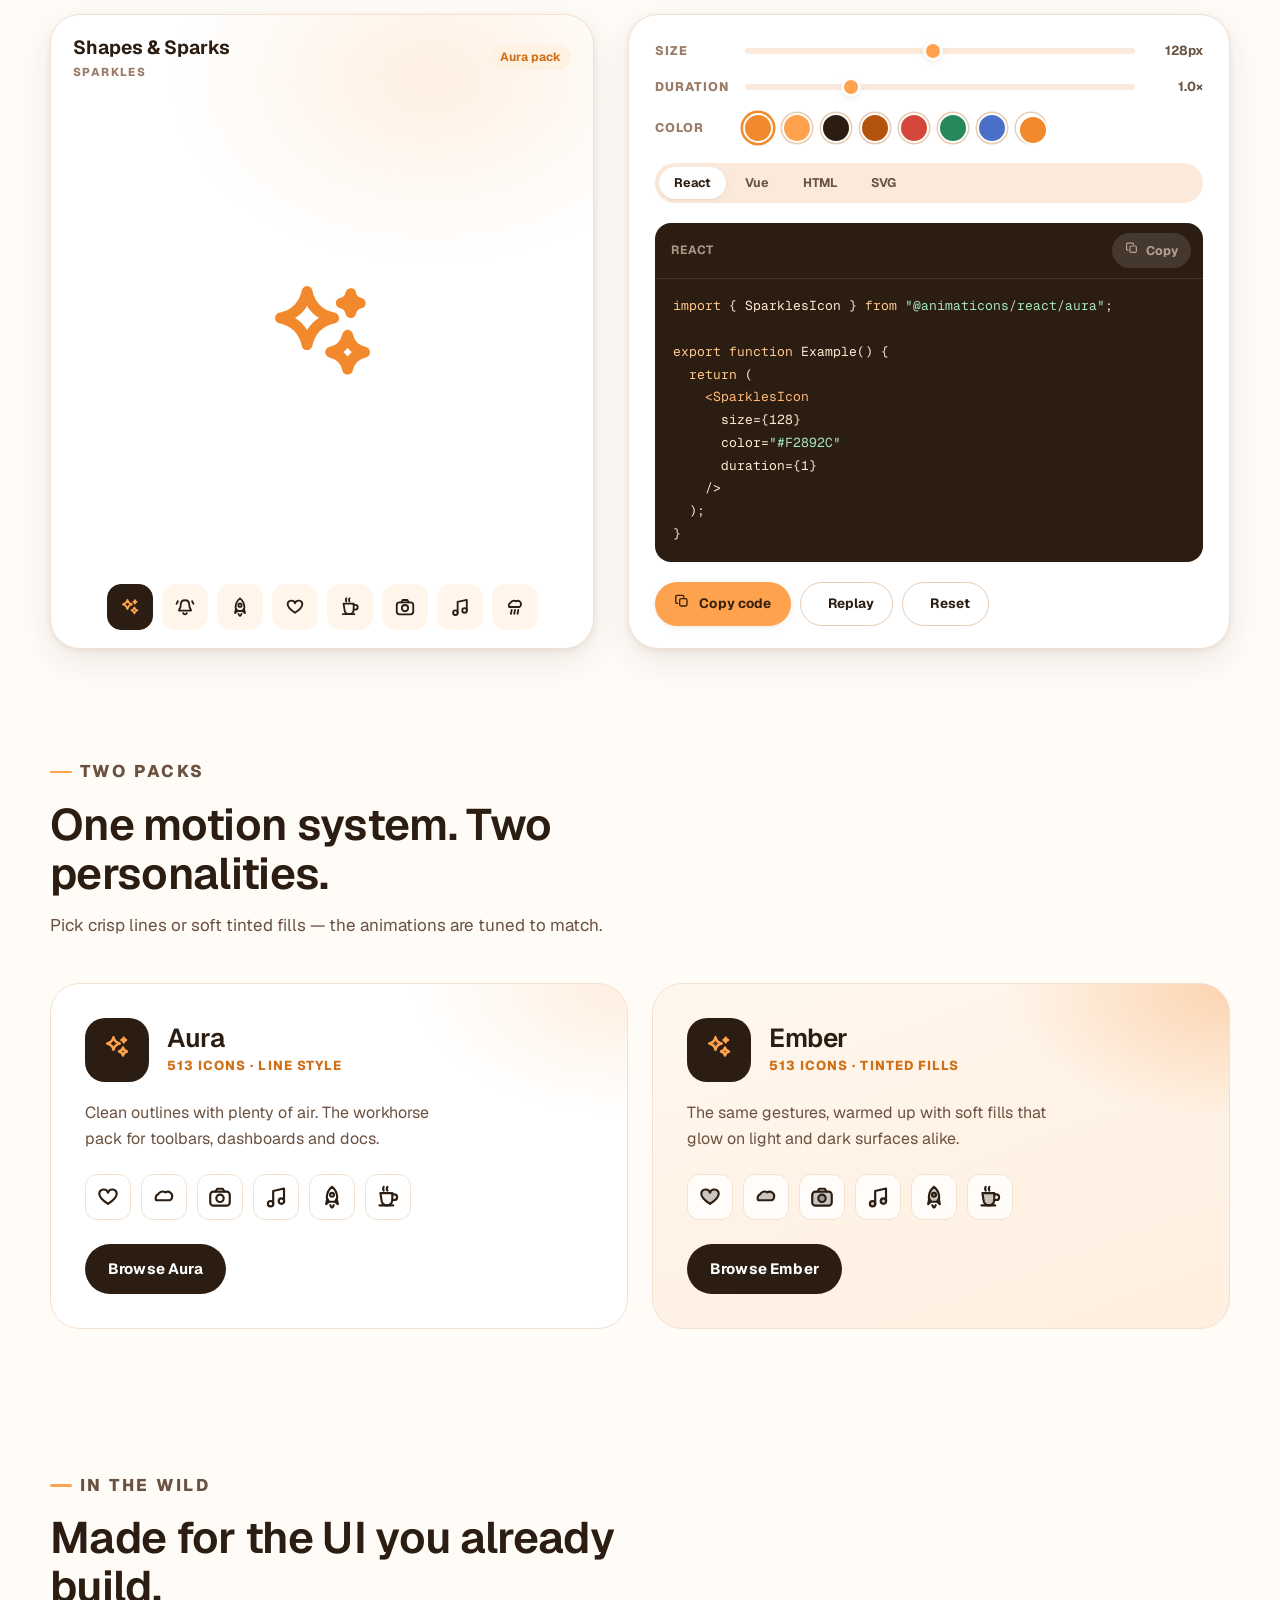
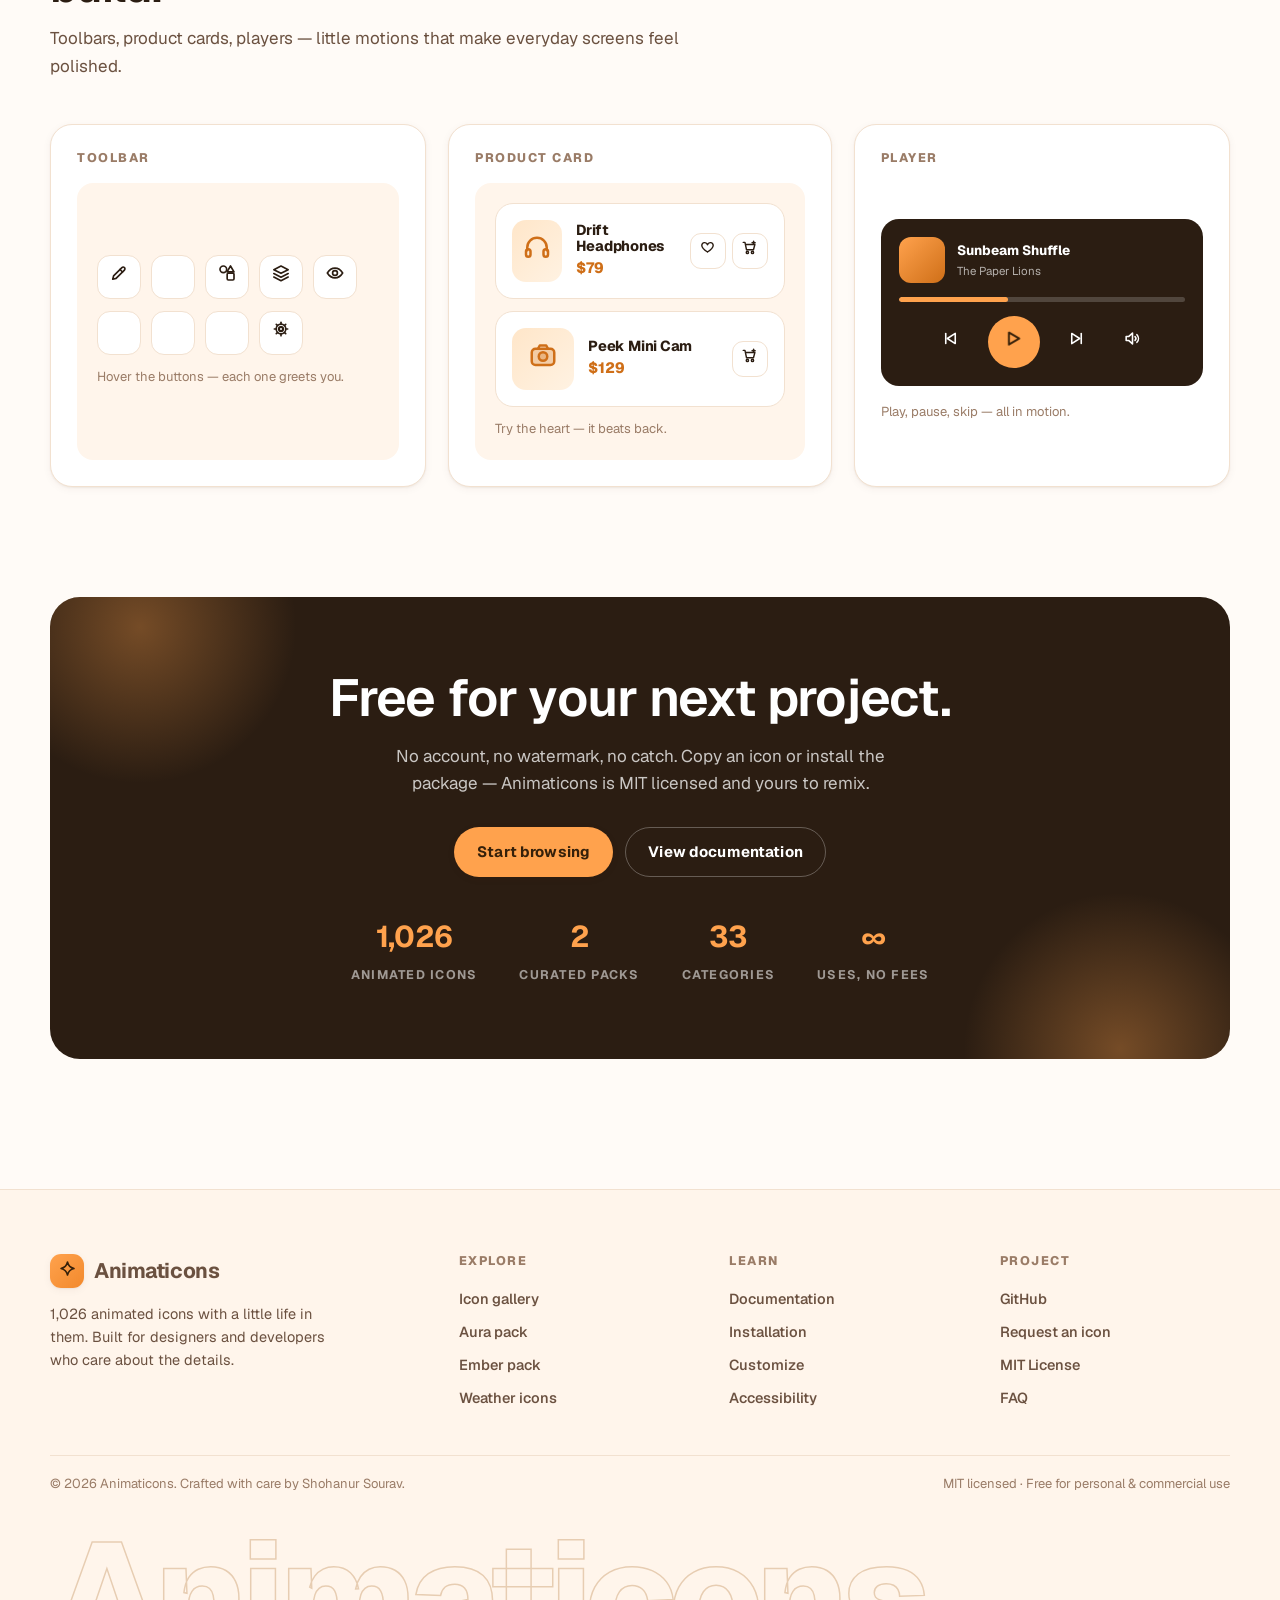
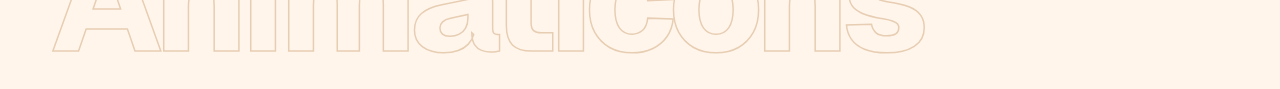
==== commit 11a81850: "Switch the whole site typography to Geist - Geist variable sans (regular + italic) for display and b" ====
--- a/index.html
+++ b/index.html
@@ -6,8 +6,8 @@
   <title>Animaticons — 1,026 Free Animated Icons That Move</title>
   <meta name="description" content="Animaticons is a free collection of 1,026 animated icons in two packs — Aura and Ember. Hover them, tune size, speed and color, then copy the code for React, Vue or plain HTML." />
   <link rel="icon" href="favicon.svg" type="image/svg+xml" />
-  <link rel="stylesheet" href="css/base.css?v=3" />
-  <link rel="stylesheet" href="css/home.css?v=3" />
+  <link rel="stylesheet" href="css/base.css?v=4" />
+  <link rel="stylesheet" href="css/home.css?v=4" />
 </head>
 <body>
   <a class="skip-link" href="#main">Skip to content</a>
@@ -402,8 +402,8 @@
     </div>
   </footer>
 
-  <script src="js/icons-data.js?v=3"></script>
-  <script src="js/runtime.js?v=3"></script>
-  <script src="js/home.js?v=3"></script>
+  <script src="js/icons-data.js?v=4"></script>
+  <script src="js/runtime.js?v=4"></script>
+  <script src="js/home.js?v=4"></script>
 </body>
 </html>
--- a/css/base.css
+++ b/css/base.css
@@ -3,16 +3,23 @@
    ============================================================ */
 
 @font-face {
-  font-family: "Fraunces";
-  src: url("../assets/fonts/fraunces.woff2") format("woff2");
+  font-family: "Geist";
+  src: url("../assets/fonts/geist-sans.woff2") format("woff2");
   font-weight: 100 900;
   font-style: normal;
   font-display: swap;
 }
 @font-face {
-  font-family: "Jakarta";
-  src: url("../assets/fonts/jakarta.woff2") format("woff2");
-  font-weight: 200 800;
+  font-family: "Geist";
+  src: url("../assets/fonts/geist-sans-italic.woff2") format("woff2");
+  font-weight: 100 900;
+  font-style: italic;
+  font-display: swap;
+}
+@font-face {
+  font-family: "Geist Mono";
+  src: url("../assets/fonts/geist-mono.woff2") format("woff2");
+  font-weight: 100 900;
   font-style: normal;
   font-display: swap;
 }
@@ -39,8 +46,9 @@
   --code-bg: #2b1d12;
   --code-ink: #ffe9d2;
 
-  --font-display: "Fraunces", "Georgia", serif;
-  --font-text: "Jakarta", ui-sans-serif, system-ui, -apple-system, "Segoe UI", sans-serif;
+  --font-display: "Geist", ui-sans-serif, system-ui, -apple-system, "Segoe UI", sans-serif;
+  --font-text: "Geist", ui-sans-serif, system-ui, -apple-system, "Segoe UI", sans-serif;
+  --font-mono: "Geist Mono", "SF Mono", "Cascadia Code", Consolas, monospace;
 
   --r-xs: 8px;
   --r-s: 12px;
@@ -76,7 +84,7 @@
 h1, h2, h3, h4 { margin: 0; font-family: var(--font-display); font-weight: 620; line-height: 1.12; letter-spacing: -0.015em; }
 p { margin: 0; }
 ul { margin: 0; padding: 0; list-style: none; }
-code, pre, kbd { font-family: "SF Mono", "Cascadia Code", "JetBrains Mono", Consolas, monospace; }
+code, pre, kbd { font-family: var(--font-mono); }
 
 ::selection { background: var(--primary-soft); }
 
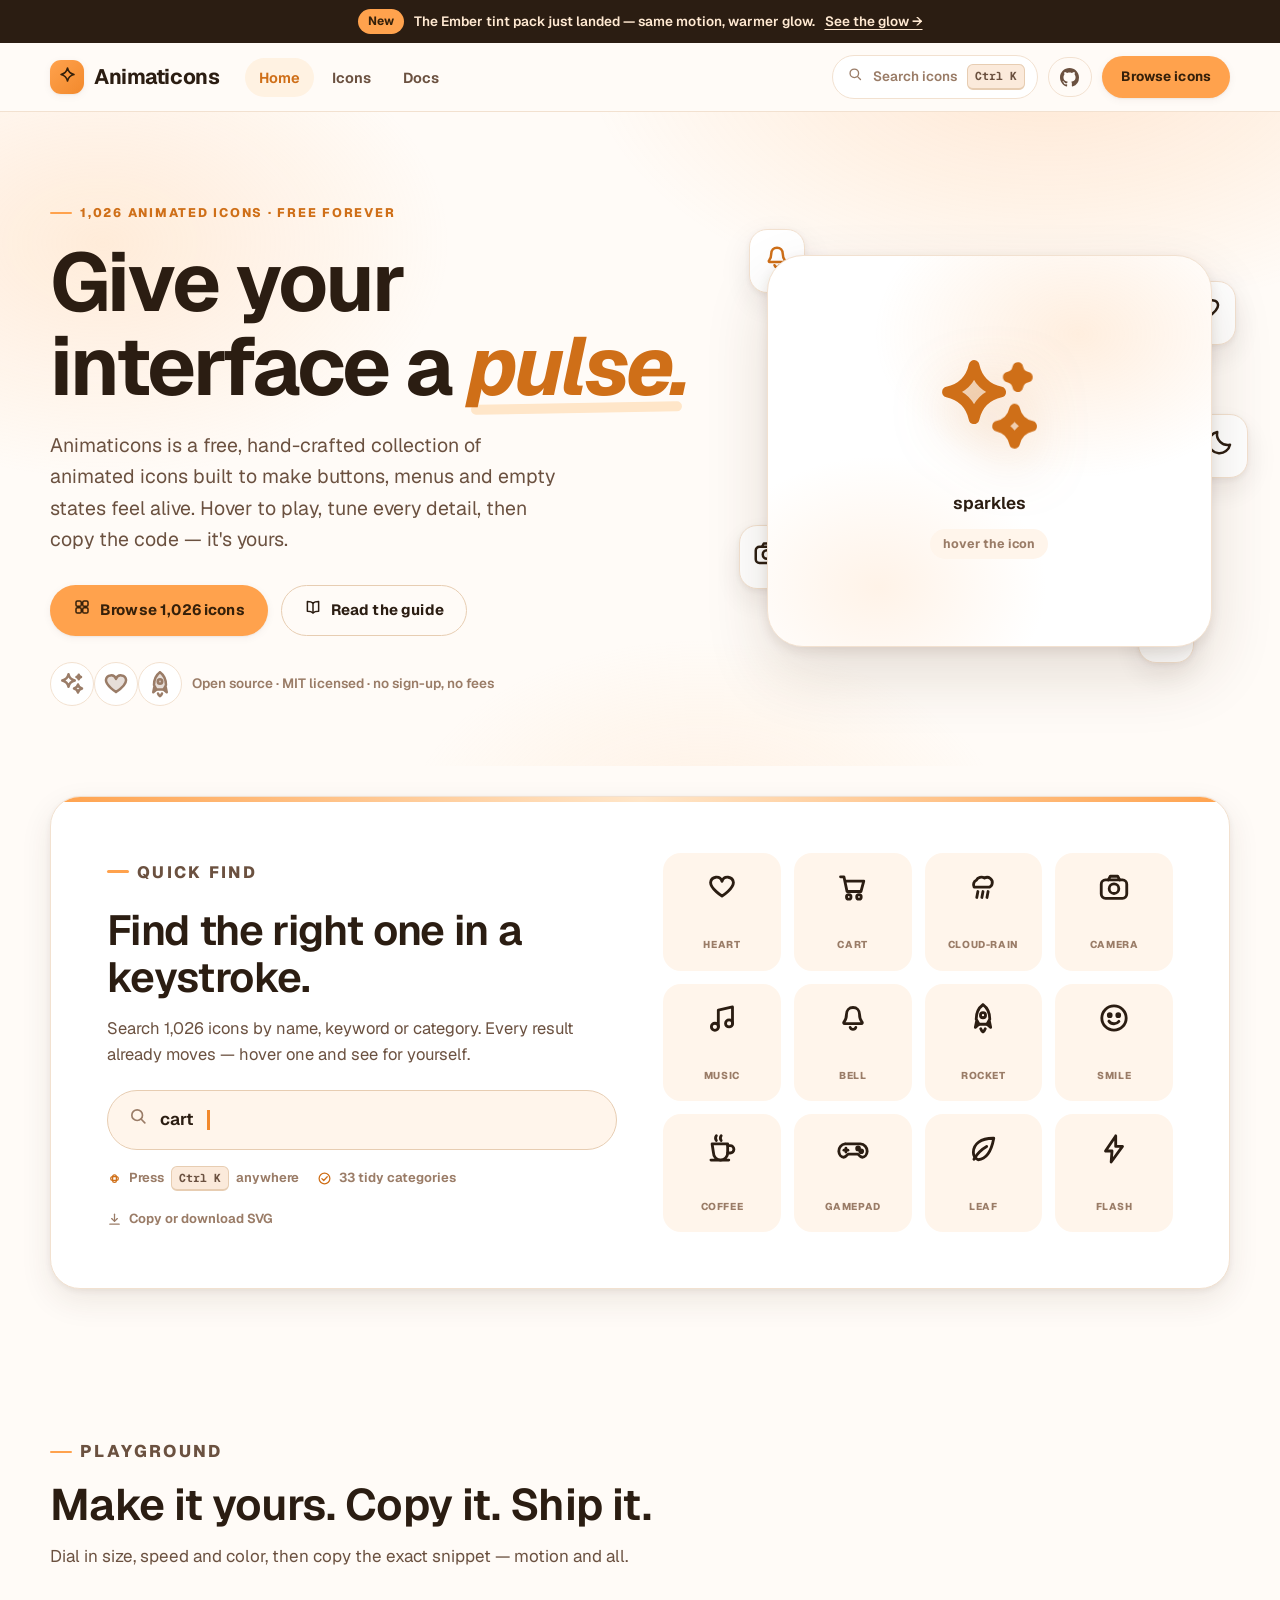
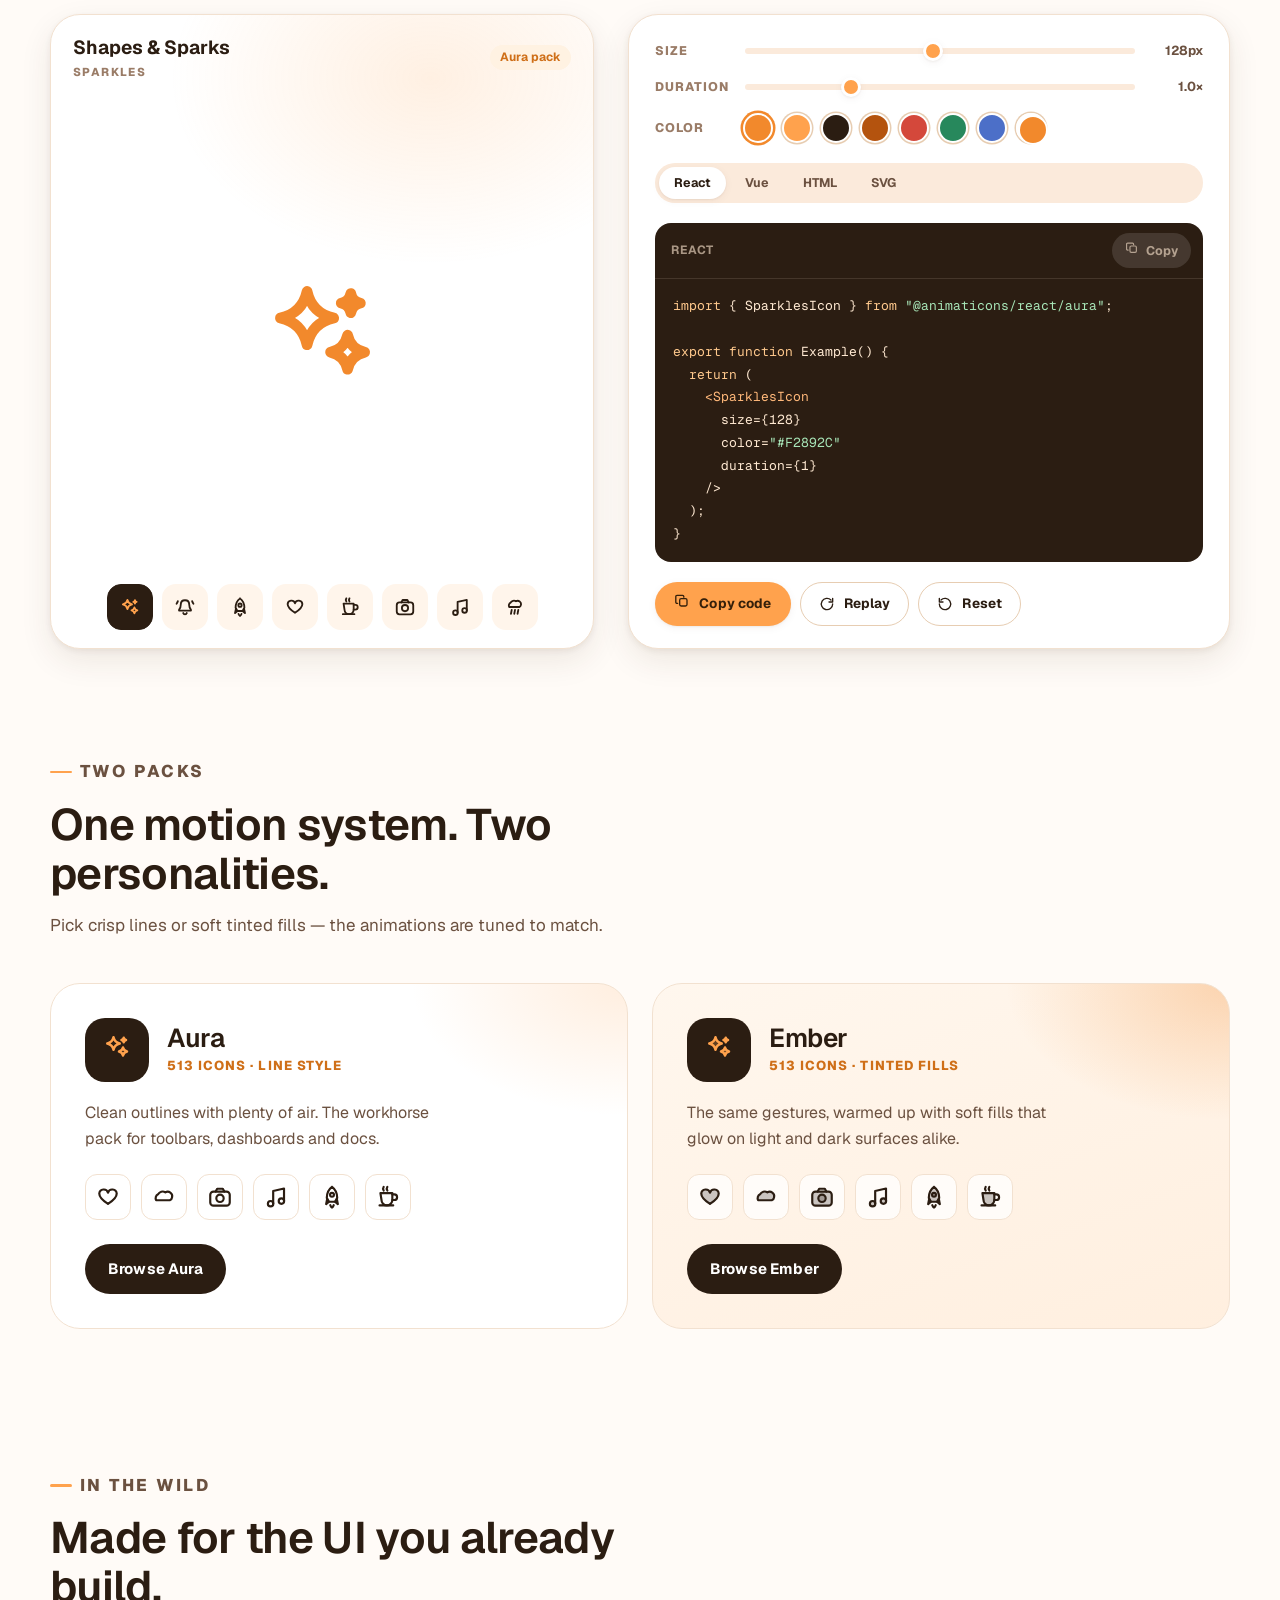
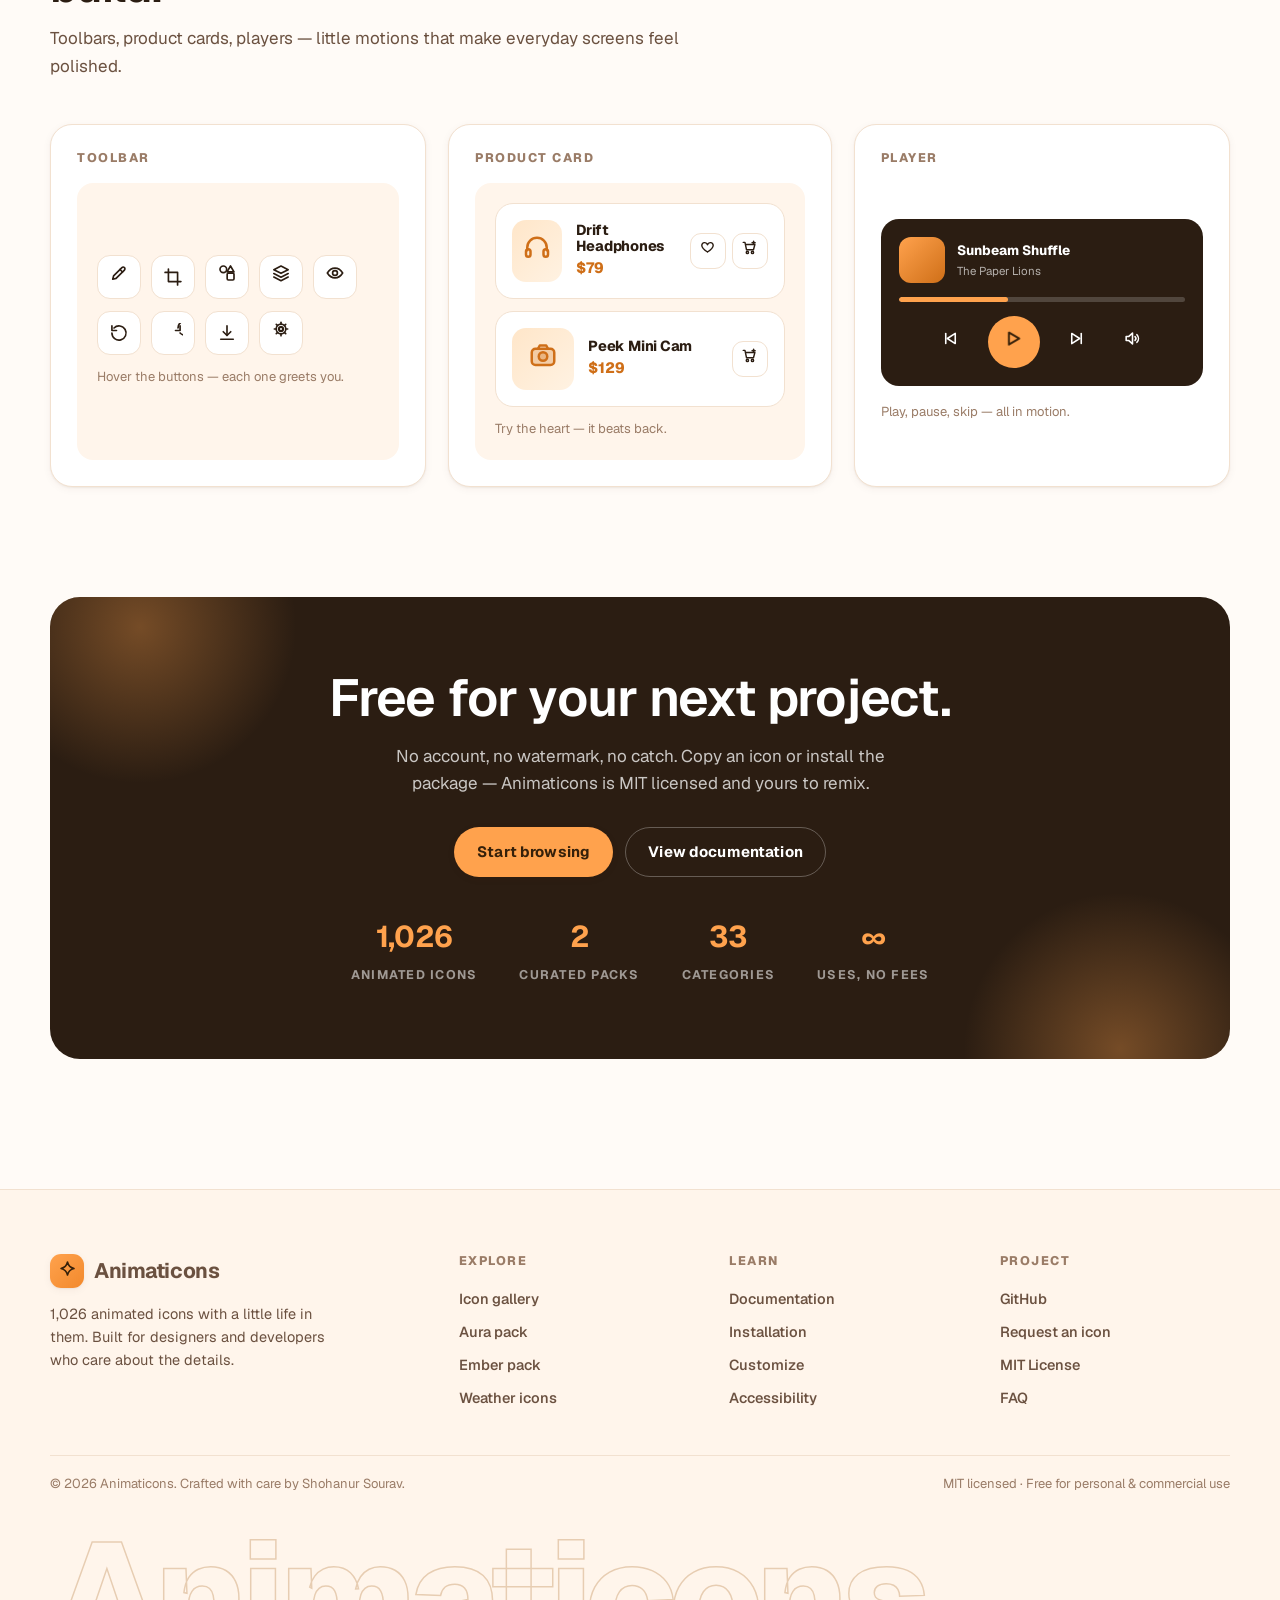
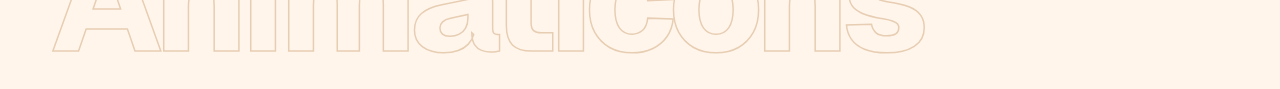
==== commit fe6d0586: "Fix broken header icons; live GitHub star count on the repo link The GitHub button referenced data-i" ====
--- a/index.html
+++ b/index.html
@@ -6,8 +6,8 @@
   <title>Animaticons — 1,026 Free Animated Icons That Move</title>
   <meta name="description" content="Animaticons is a free collection of 1,026 animated icons in two packs — Aura and Ember. Hover them, tune size, speed and color, then copy the code for React, Vue or plain HTML." />
   <link rel="icon" href="favicon.svg" type="image/svg+xml" />
-  <link rel="stylesheet" href="css/base.css?v=4" />
-  <link rel="stylesheet" href="css/home.css?v=4" />
+  <link rel="stylesheet" href="css/base.css?v=5" />
+  <link rel="stylesheet" href="css/home.css?v=5" />
 </head>
 <body>
   <a class="skip-link" href="#main">Skip to content</a>
@@ -37,8 +37,9 @@
           Search icons
           <kbd>⌘K</kbd>
         </button>
-        <a class="icon-btn" href="https://github.com/shohanursourav/animaticons" target="_blank" rel="noopener" aria-label="GitHub repository" title="GitHub">
-          <span data-icon="code" data-size="19"></span>
+        <a class="icon-btn gh-btn" href="https://github.com/shohanursourav/animaticons" target="_blank" rel="noopener" aria-label="GitHub repository — star the repo" title="GitHub repository">
+          <svg class="gh-mark" viewBox="0 0 16 16" width="19" height="19" aria-hidden="true"><path fill="currentColor" d="M8 0C3.58 0 0 3.58 0 8c0 3.54 2.29 6.53 5.47 7.59.4.07.55-.17.55-.38 0-.19-.01-.82-.01-1.49-2.01.37-2.53-.49-2.69-.94-.09-.23-.48-.94-.82-1.13-.28-.15-.68-.52-.01-.53.63-.01 1.08.58 1.23.82.72 1.21 1.87.87 2.33.66.07-.52.28-.87.51-1.07-1.78-.2-3.64-.89-3.64-3.95 0-.87.31-1.59.82-2.15-.08-.2-.36-1.02.08-2.12 0 0 .67-.21 2.2.82.64-.18 1.32-.27 2-.27.68 0 1.36.09 2 .27 1.53-1.04 2.2-.82 2.2-.82.44 1.1.16 1.92.08 2.12.51.56.82 1.27.82 2.15 0 3.07-1.87 3.75-3.65 3.95.29.25.54.73.54 1.48 0 1.07-.01 1.93-.01 2.2 0 .21.15.46.55.38A8.013 8.013 0 0 0 16 8c0-4.42-3.58-8-8-8Z"/></svg>
+          <span class="gh-stars" data-gh-stars hidden><svg class="gh-star" viewBox="0 0 24 24" width="12" height="12" aria-hidden="true"><path fill="currentColor" d="M12 2.6l2.7 5.6 6.1.9-4.4 4.3 1 6.1-5.4-2.9-5.4 2.9 1-6.1-4.4-4.3 6.1-.9z"/></svg><span class="gh-count">0</span></span>
         </a>
         <a class="btn btn-primary" href="gallery.html" style="padding:9px 18px;font-size:13.5px">Browse icons</a>
       </div>
@@ -116,7 +117,7 @@
               <div class="finder-meta">
                 <span><span data-icon="command" data-size="15"></span> Press <kbd>⌘K</kbd> anywhere</span>
                 <span><span data-icon="check-circle" data-size="15"></span> <span id="statCats">33 tidy categories</span></span>
-                <span><span data-icon="download" data-size="15"></span> Copy or download SVG</span>
+                <span><svg class="glyph" width="15" height="15" viewBox="0 0 24 24" fill="none" stroke="currentColor" stroke-width="2" stroke-linecap="round" stroke-linejoin="round" aria-hidden="true"><path d="M12 3.5v11"/><path d="M7.5 10.5 12 15l4.5-4.5"/><path d="M4.5 19.5h15"/></svg> Copy or download SVG</span>
               </div>
             </div>
             <div class="finder-tiles" id="finderTiles"></div>
@@ -184,10 +185,10 @@
                 <span data-icon="copy" data-size="16"></span> Copy code
               </button>
               <button class="btn btn-ghost" id="pgReplay" type="button">
-                <span data-icon="refresh-cw" data-size="16"></span> Replay
+                <svg class="glyph" width="16" height="16" viewBox="0 0 24 24" fill="none" stroke="currentColor" stroke-width="2" stroke-linecap="round" stroke-linejoin="round" aria-hidden="true"><path d="M20.5 12a8.5 8.5 0 1 1-2.5-6"/><path d="M20.5 3.5V9H15"/></svg> Replay
               </button>
               <button class="btn btn-ghost" id="pgReset" type="button">
-                <span data-icon="undo" data-size="16"></span> Reset
+                <svg class="glyph" width="16" height="16" viewBox="0 0 24 24" fill="none" stroke="currentColor" stroke-width="2" stroke-linecap="round" stroke-linejoin="round" aria-hidden="true"><path d="M3.5 12a8.5 8.5 0 1 0 2.5-6"/><path d="M3.5 3.5V9H9"/></svg> Reset
               </button>
             </div>
           </div>
@@ -261,15 +262,15 @@
             <div class="demo-surface">
               <div class="demo-row">
                 <button class="demo-tool" type="button" aria-label="Pen"><span data-icon="pen" data-size="20"></span></button>
-                <button class="demo-tool" type="button" aria-label="Crop"><span data-icon="crop" data-size="20"></span></button>
+                <button class="demo-tool" type="button" aria-label="Crop"><svg class="glyph" width="20" height="20" viewBox="0 0 24 24" fill="none" stroke="currentColor" stroke-width="2" stroke-linecap="round" stroke-linejoin="round" aria-hidden="true"><path d="M6.5 2.5v15h15"/><path d="M2.5 6.5h15v15"/></svg></button>
                 <button class="demo-tool" type="button" aria-label="Shapes"><span data-icon="shapes" data-size="20"></span></button>
                 <button class="demo-tool" type="button" aria-label="Layers"><span data-icon="layers" data-size="20"></span></button>
                 <button class="demo-tool" type="button" aria-label="Eye"><span data-icon="eye" data-size="20"></span></button>
               </div>
               <div class="demo-row">
-                <button class="demo-tool" type="button" aria-label="Undo"><span data-icon="undo" data-size="20"></span></button>
-                <button class="demo-tool" type="button" aria-label="Redo"><span data-icon="redo" data-size="20"></span></button>
-                <button class="demo-tool" type="button" aria-label="Download"><span data-icon="download" data-size="20"></span></button>
+                <button class="demo-tool" type="button" aria-label="Undo"><svg class="glyph" width="20" height="20" viewBox="0 0 24 24" fill="none" stroke="currentColor" stroke-width="2" stroke-linecap="round" stroke-linejoin="round" aria-hidden="true"><path d="M3.5 12a8.5 8.5 0 1 0 2.5-6"/><path d="M3.5 3.5V9H9"/></svg></button>
+                <button class="demo-tool" type="button" aria-label="Redo"><svg class="glyph" width="20" height="20" viewBox="0 0 24 24" fill="none" stroke="currentColor" stroke-width="2" stroke-linecap="round" stroke-linejoin="round" aria-hidden="true"><path d="M20.5 12a8.5 8.5 0 1 0-2.5-6"/><path d="M20.5 3.5V9H15"/></svg></button>
+                <button class="demo-tool" type="button" aria-label="Download"><svg class="glyph" width="20" height="20" viewBox="0 0 24 24" fill="none" stroke="currentColor" stroke-width="2" stroke-linecap="round" stroke-linejoin="round" aria-hidden="true"><path d="M12 3.5v11"/><path d="M7.5 10.5 12 15l4.5-4.5"/><path d="M4.5 19.5h15"/></svg></button>
                 <button class="demo-tool" type="button" aria-label="Settings"><span data-icon="settings" data-size="20"></span></button>
               </div>
               <p style="font-size:13px;color:var(--muted);margin:0">Hover the buttons — each one greets you.</p>
@@ -402,8 +403,8 @@
     </div>
   </footer>
 
-  <script src="js/icons-data.js?v=4"></script>
-  <script src="js/runtime.js?v=4"></script>
-  <script src="js/home.js?v=4"></script>
+  <script src="js/icons-data.js?v=5"></script>
+  <script src="js/runtime.js?v=5"></script>
+  <script src="js/home.js?v=5"></script>
 </body>
 </html>
--- a/css/base.css
+++ b/css/base.css
@@ -356,6 +356,25 @@
 }
 .icon-btn:hover { background: var(--primary-tint); color: var(--primary-700); }
 .icon-btn:focus-visible { outline: none; box-shadow: var(--ring); }
+
+/* GitHub link with live star count */
+.gh-btn {
+  display: inline-flex; width: auto; height: 40px;
+  padding: 0 12px 0 11px; gap: 8px;
+  border: 1px solid var(--line);
+}
+.gh-mark { display: block; flex: none; }
+.gh-stars {
+  display: inline-flex; align-items: center; gap: 4px;
+  font-family: var(--font-text); font-size: 12px; font-weight: 750; line-height: 1;
+  color: var(--ink-2); background: var(--surface);
+  border: 1px solid var(--line); border-radius: var(--r-pill);
+  padding: 4px 8px 4px 7px;
+}
+.gh-stars[hidden] { display: none; }
+.gh-star { display: block; color: var(--primary-700); }
+.gh-btn:hover .gh-stars { color: var(--ink); border-color: var(--line-2); }
+
 .menu-btn { display: none; }
 
 /* announcement strip */
